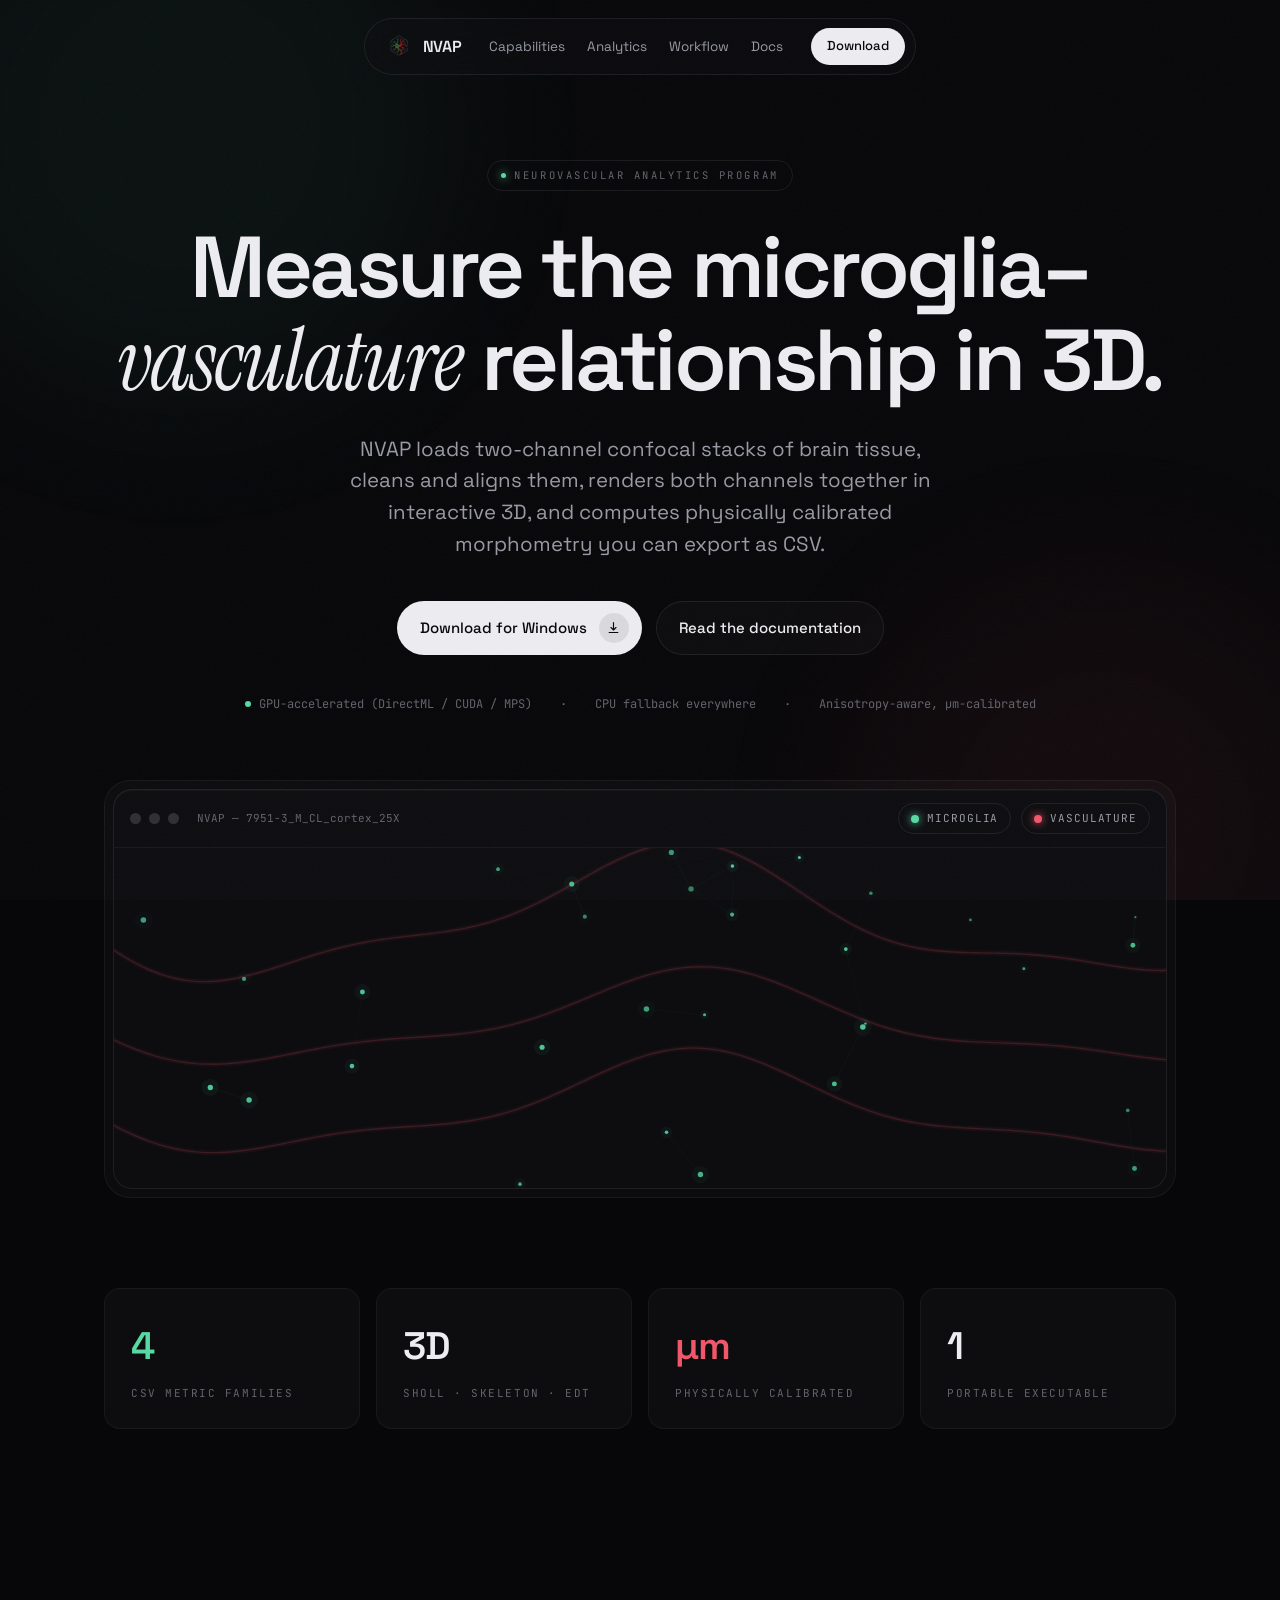
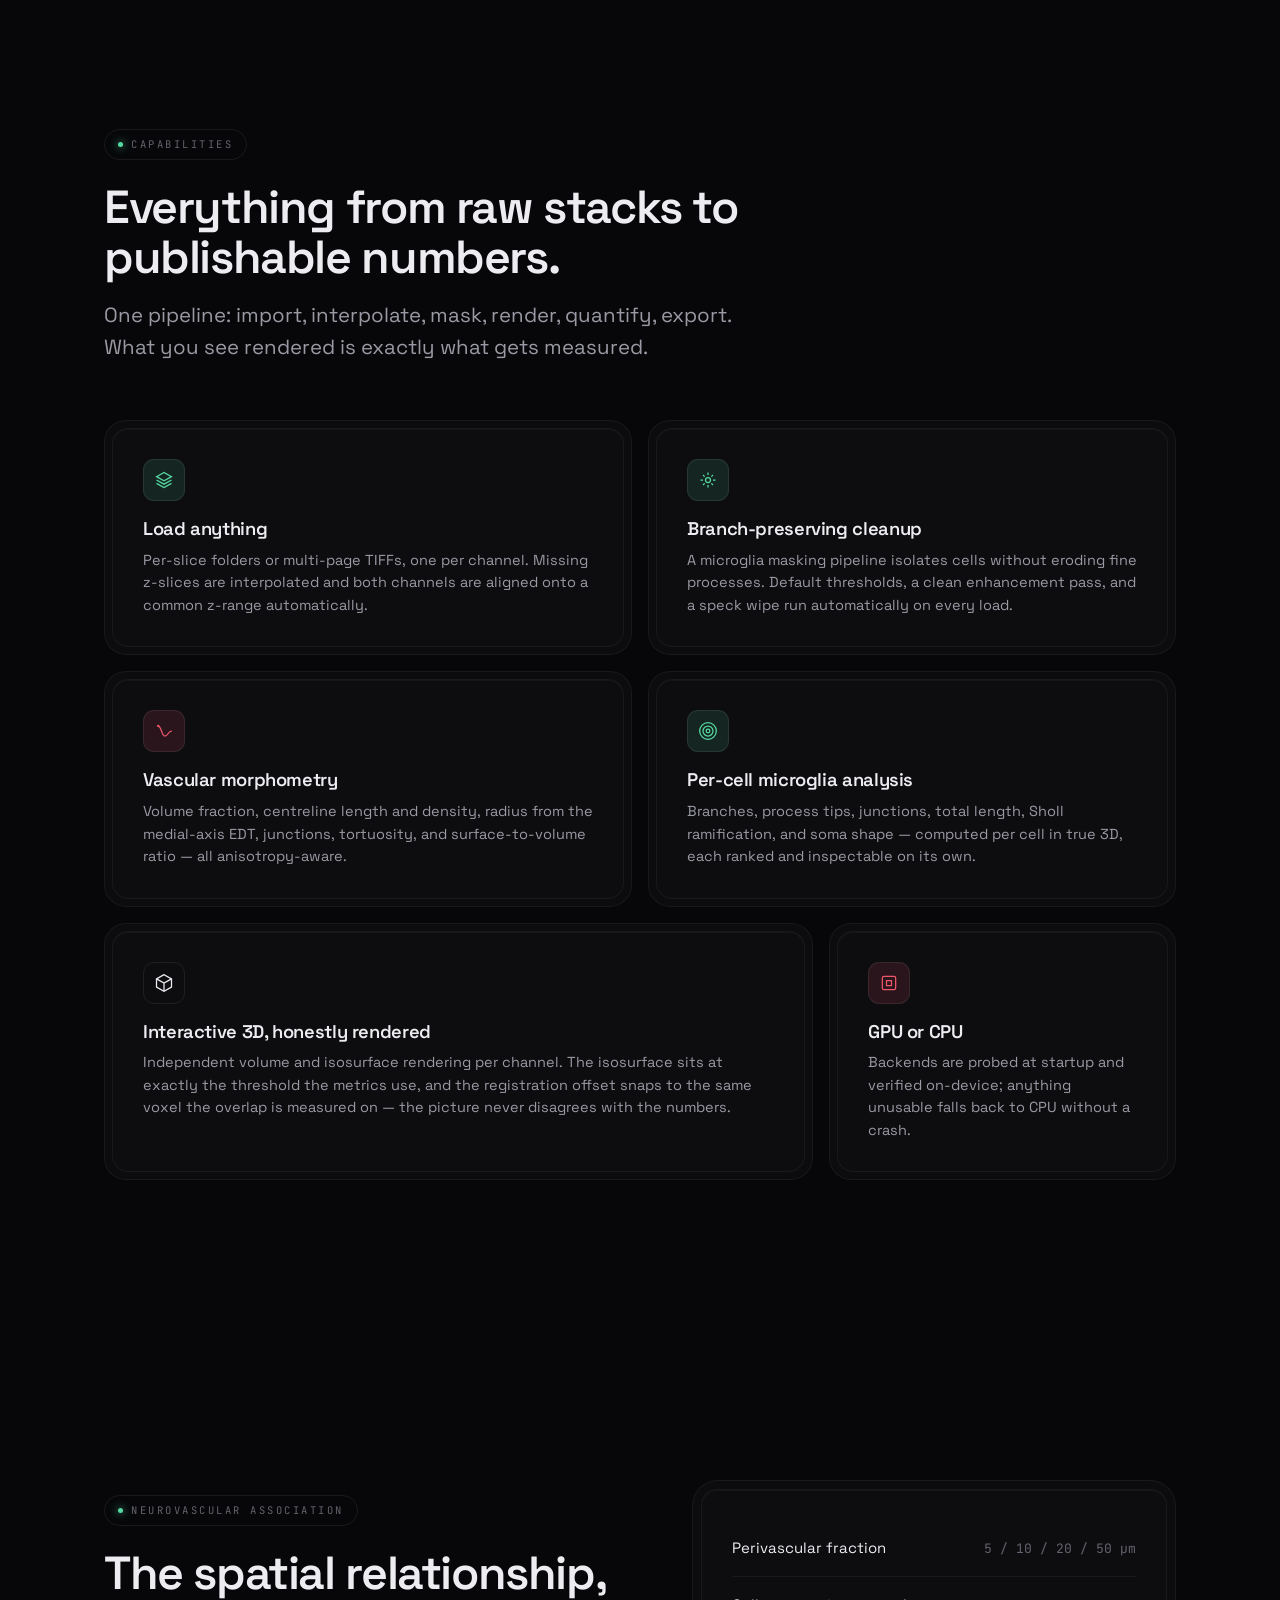
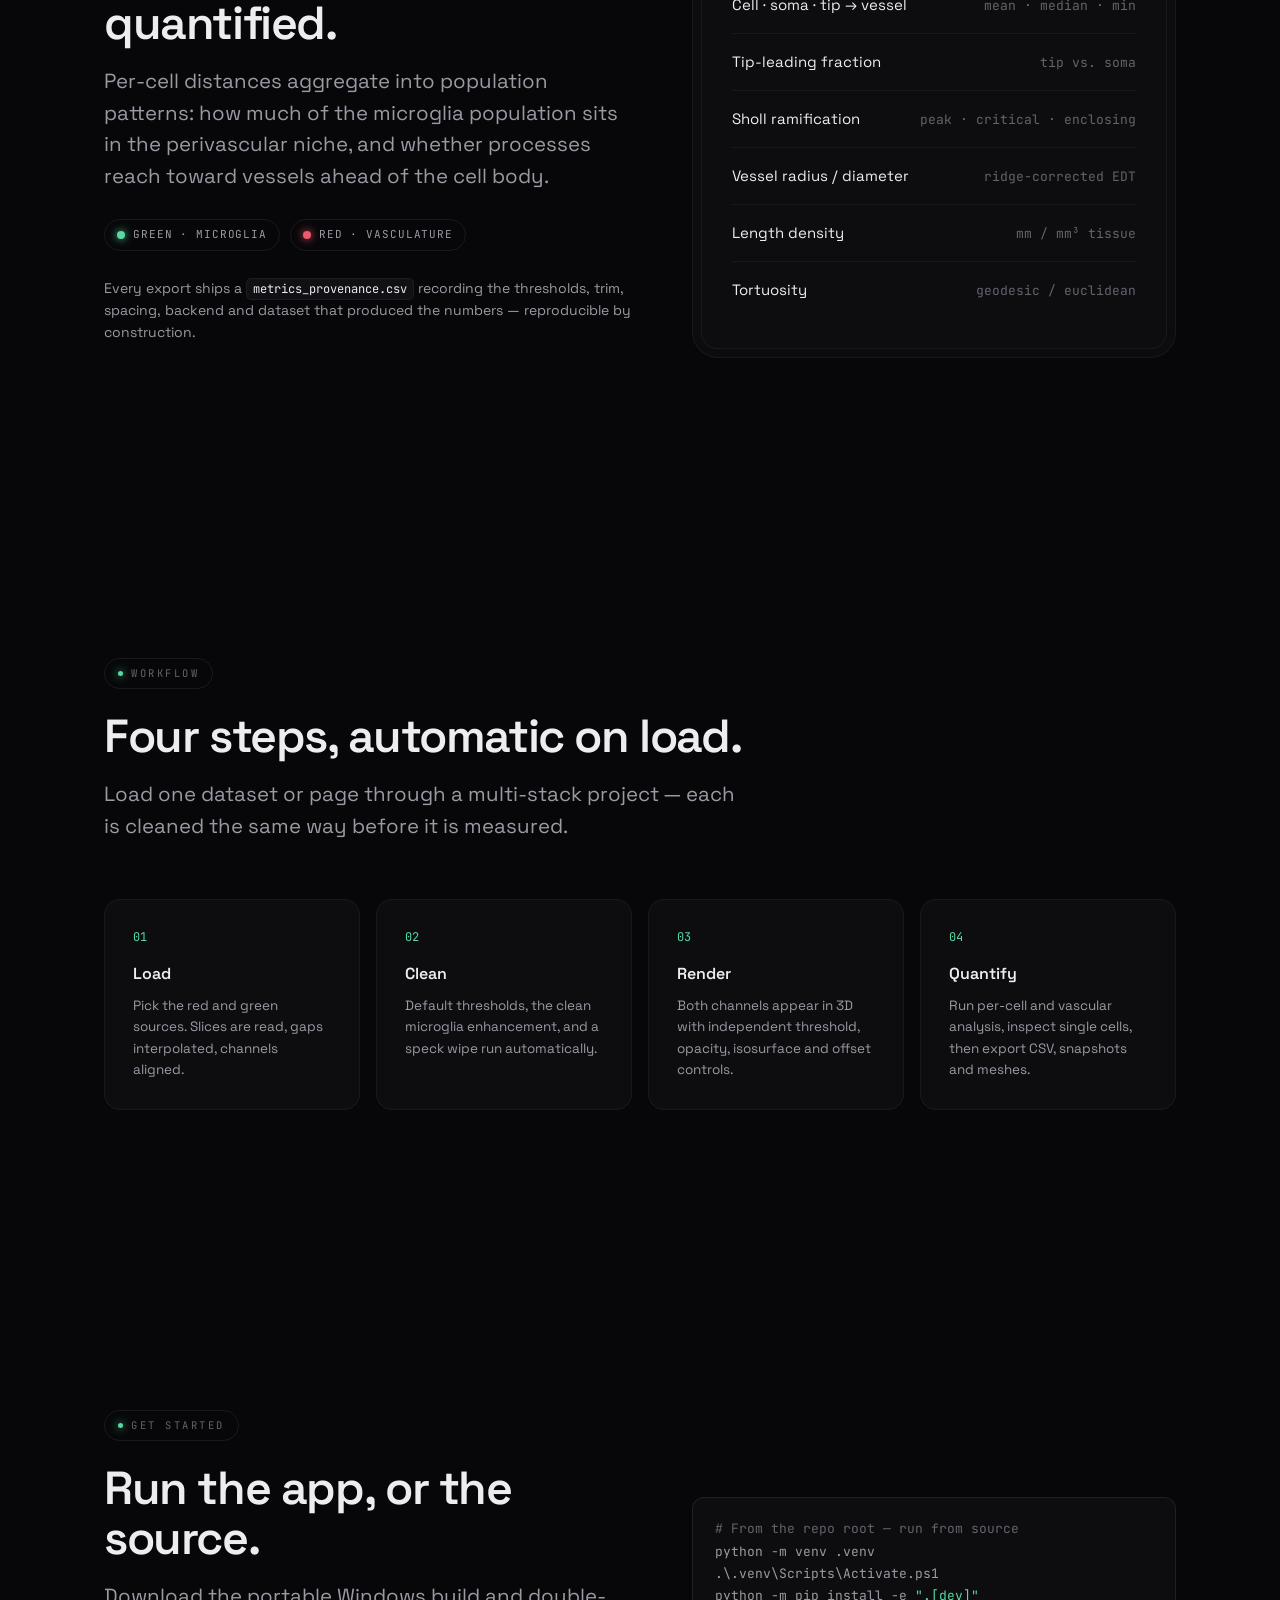
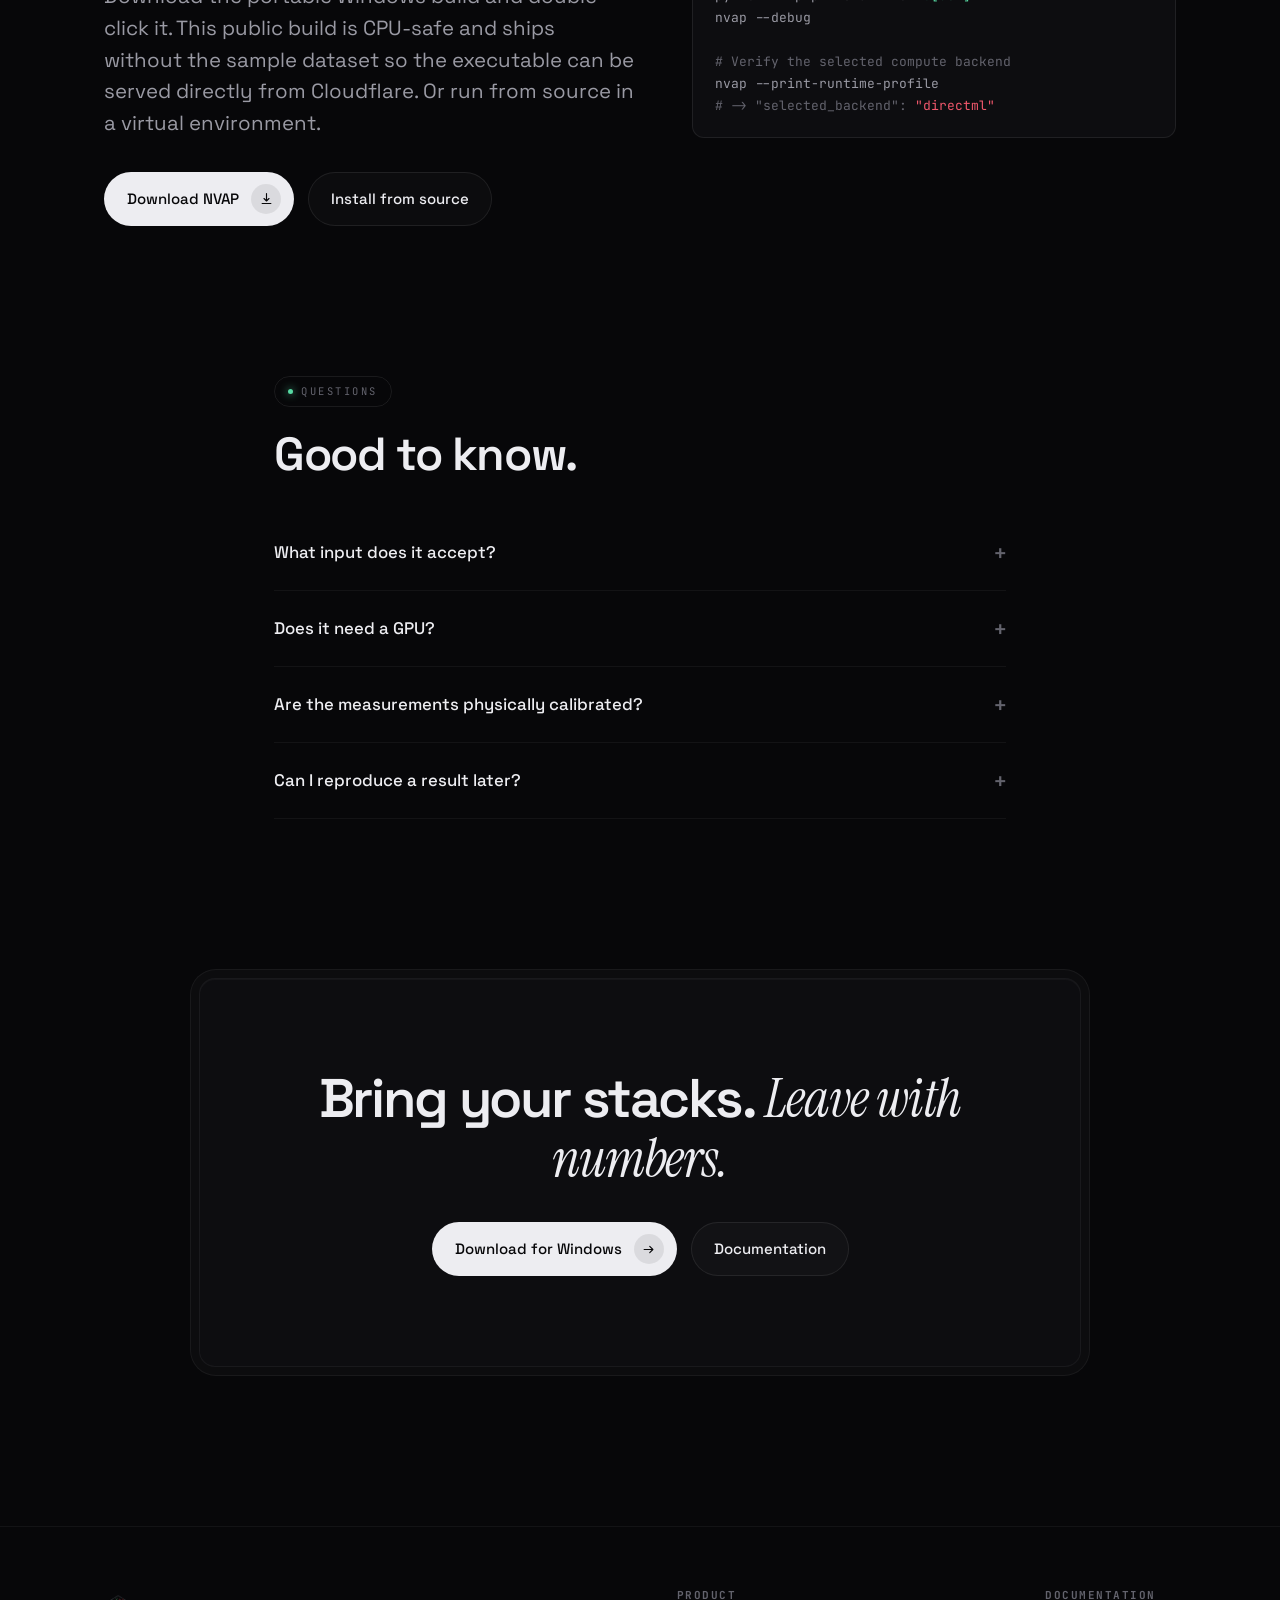
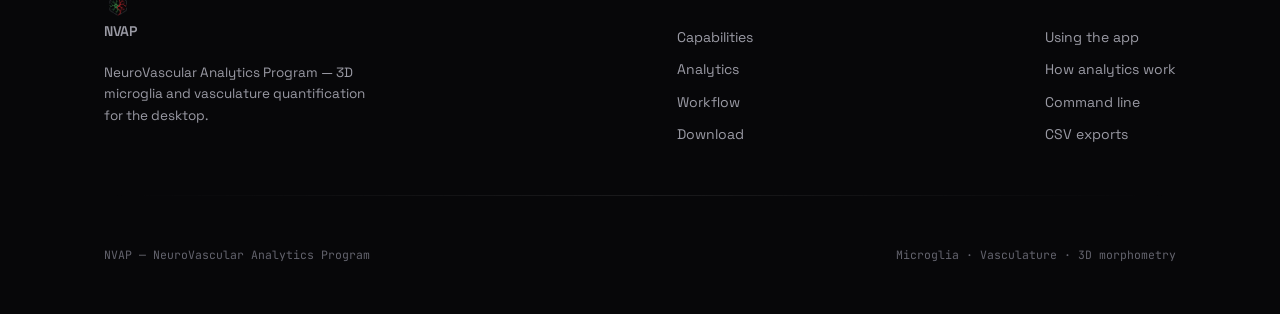
==== web/index.html @ 8b88c464 "656" ====
<!DOCTYPE html>
<html lang="en">
<head>
<meta charset="UTF-8">
<meta name="viewport" content="width=device-width, initial-scale=1">
<title>NVAP — NeuroVascular Analytics Program</title>
<meta name="description" content="A desktop application for quantifying two-channel 3D microscopy of brain tissue — microglia and vasculature — in interactive 3D, with physically calibrated morphometry and CSV export.">
<meta property="og:image" content="assets/nvap-logo-512.png">
<meta name="twitter:image" content="assets/nvap-logo-512.png">
<link rel="stylesheet" href="assets/nvap.css">
<link rel="icon" type="image/png" href="assets/favicon.png">
<link rel="apple-touch-icon" href="assets/apple-touch-icon.png">
</head>
<body>

<div class="ambient" aria-hidden="true"><div class="orb g"></div><div class="orb r"></div></div>
<div class="grain" aria-hidden="true"></div>

<!-- Nav -->
<nav class="nav">
  <div class="nav-inner">
    <a class="brand" href="index.html">
      <img class="mark" src="assets/nvap-logo-512.png" alt="" width="28" height="28">
      <span>NVAP</span>
    </a>
    <div class="nav-links">
      <a href="#capabilities">Capabilities</a>
      <a href="#analytics">Analytics</a>
      <a href="#workflow">Workflow</a>
      <a href="docs.html">Docs</a>
    </div>
    <a class="nav-cta" href="#download">Download</a>
  </div>
</nav>

<main>
<!-- Hero -->
<header class="hero">
  <div class="wrap">
    <span class="eyebrow reveal"><span class="dot"></span> NeuroVascular Analytics Program</span>
    <h1 class="display reveal" data-d="1">Measure the microglia–<br><span class="serif">vasculature</span> relationship in 3D.</h1>
    <p class="lead reveal" data-d="2">NVAP loads two-channel confocal stacks of brain tissue, cleans and aligns them, renders both channels together in interactive 3D, and computes physically calibrated morphometry you can export as CSV.</p>
    <div class="hero-cta reveal" data-d="3">
      <a class="btn btn-primary" href="#download">Download for Windows
        <span class="ico"><svg width="15" height="15" viewBox="0 0 24 24" fill="none" stroke="currentColor" stroke-width="1.8"><path d="M12 4v12m0 0 4-4m-4 4-4-4M5 20h14" stroke-linecap="round" stroke-linejoin="round"/></svg></span>
      </a>
      <a class="btn btn-ghost" href="docs.html">Read the documentation</a>
    </div>
    <div class="hero-meta reveal" data-d="4">
      <span><span class="sw" style="width:6px;height:6px;border-radius:50%;background:var(--green);display:inline-block"></span> GPU-accelerated (DirectML / CUDA / MPS)</span>
      <span class="mono">·</span>
      <span>CPU fallback everywhere</span>
      <span class="mono">·</span>
      <span>Anisotropy-aware, µm-calibrated</span>
    </div>

    <!-- Hero visual -->
    <div class="hero-canvas-wrap reveal" data-d="2">
      <div class="shell">
        <div class="window">
          <div class="titlebar">
            <span class="dot"></span><span class="dot"></span><span class="dot"></span>
            <span class="tb-label">NVAP — 7951-3_M_CL_cortex_25X</span>
            <span style="margin-left:auto" class="chips">
              <span class="chip"><span class="sw g"></span> Microglia</span>
              <span class="chip"><span class="sw r"></span> Vasculature</span>
            </span>
          </div>
          <canvas id="neuro"></canvas>
        </div>
      </div>
    </div>
  </div>
</header>

<!-- Stat strip -->
<section style="padding-top:0">
  <div class="wrap">
    <div class="stats">
      <div class="stat reveal"><div class="num g">4</div><div class="lbl">CSV metric families</div></div>
      <div class="stat reveal" data-d="1"><div class="num">3D</div><div class="lbl">Sholl · skeleton · EDT</div></div>
      <div class="stat reveal" data-d="2"><div class="num r">µm</div><div class="lbl">Physically calibrated</div></div>
      <div class="stat reveal" data-d="3"><div class="num">1</div><div class="lbl">Portable executable</div></div>
    </div>
  </div>
</section>

<!-- Capabilities bento -->
<section id="capabilities">
  <div class="wrap">
    <div class="section-head reveal">
      <span class="eyebrow"><span class="dot"></span> Capabilities</span>
      <h2 class="section-title" style="margin-top:22px">Everything from raw stacks to publishable numbers.</h2>
      <p class="lead">One pipeline: import, interpolate, mask, render, quantify, export. What you see rendered is exactly what gets measured.</p>
    </div>
    <div class="bento">
      <div class="card col-3 accent-g reveal">
        <div class="card-core">
          <div class="ico-badge"><svg width="20" height="20" viewBox="0 0 24 24" fill="none" stroke="currentColor" stroke-width="1.5"><path d="M12 3 3 8l9 5 9-5-9-5Z"/><path d="m3 16 9 5 9-5M3 12l9 5 9-5"/></svg></div>
          <h3>Load anything</h3>
          <p>Per-slice folders or multi-page TIFFs, one per channel. Missing z-slices are interpolated and both channels are aligned onto a common z-range automatically.</p>
        </div>
      </div>
      <div class="card col-3 accent-g reveal" data-d="1">
        <div class="card-core">
          <div class="ico-badge"><svg width="20" height="20" viewBox="0 0 24 24" fill="none" stroke="currentColor" stroke-width="1.5"><circle cx="12" cy="12" r="3"/><path d="M12 3v3m0 12v3M3 12h3m12 0h3M6 6l2 2m8 8 2 2m0-12-2 2m-8 8-2 2"/></svg></div>
          <h3>Branch-preserving cleanup</h3>
          <p>A microglia masking pipeline isolates cells without eroding fine processes. Default thresholds, a clean enhancement pass, and a speck wipe run automatically on every load.</p>
        </div>
      </div>
      <div class="card col-3 accent-r reveal">
        <div class="card-core">
          <div class="ico-badge"><svg width="20" height="20" viewBox="0 0 24 24" fill="none" stroke="currentColor" stroke-width="1.5"><path d="M21 12c-4 0-4 6-8 6s-4-12-8-12" stroke-linecap="round"/><circle cx="5" cy="6" r="1.4" fill="currentColor" stroke="none"/></svg></div>
          <h3>Vascular morphometry</h3>
          <p>Volume fraction, centreline length and density, radius from the medial-axis EDT, junctions, tortuosity, and surface-to-volume ratio — all anisotropy-aware.</p>
        </div>
      </div>
      <div class="card col-3 accent-g reveal" data-d="1">
        <div class="card-core">
          <div class="ico-badge"><svg width="20" height="20" viewBox="0 0 24 24" fill="none" stroke="currentColor" stroke-width="1.5"><circle cx="12" cy="12" r="2.2"/><circle cx="12" cy="12" r="6"/><circle cx="12" cy="12" r="10"/></svg></div>
          <h3>Per-cell microglia analysis</h3>
          <p>Branches, process tips, junctions, total length, Sholl ramification, and soma shape — computed per cell in true 3D, each ranked and inspectable on its own.</p>
        </div>
      </div>
      <div class="card col-4 reveal">
        <div class="card-core">
          <div class="ico-badge"><svg width="20" height="20" viewBox="0 0 24 24" fill="none" stroke="currentColor" stroke-width="1.5"><path d="M12 2 3 7v10l9 5 9-5V7l-9-5Z"/><path d="M12 22V12M3 7l9 5 9-5"/></svg></div>
          <h3>Interactive 3D, honestly rendered</h3>
          <p>Independent volume and isosurface rendering per channel. The isosurface sits at exactly the threshold the metrics use, and the registration offset snaps to the same voxel the overlap is measured on — the picture never disagrees with the numbers.</p>
        </div>
      </div>
      <div class="card col-2 accent-r reveal" data-d="1">
        <div class="card-core">
          <div class="ico-badge"><svg width="20" height="20" viewBox="0 0 24 24" fill="none" stroke="currentColor" stroke-width="1.5"><rect x="4" y="4" width="16" height="16" rx="2"/><path d="M9 9h6v6H9z"/></svg></div>
          <h3>GPU or CPU</h3>
          <p>Backends are probed at startup and verified on-device; anything unusable falls back to CPU without a crash.</p>
        </div>
      </div>
    </div>
  </div>
</section>

<!-- Analytics split -->
<section id="analytics">
  <div class="wrap split">
    <div class="reveal">
      <span class="eyebrow"><span class="dot"></span> Neurovascular association</span>
      <h2 class="section-title" style="margin:22px 0 18px">The spatial relationship, quantified.</h2>
      <p class="lead">Per-cell distances aggregate into population patterns: how much of the microglia population sits in the perivascular niche, and whether processes reach toward vessels ahead of the cell body.</p>
      <div class="chips" style="margin-top:26px">
        <span class="chip"><span class="sw g"></span> Green · Microglia</span>
        <span class="chip"><span class="sw r"></span> Red · Vasculature</span>
      </div>
      <p style="margin-top:26px;font-size:14px">Every export ships a <code class="inline">metrics_provenance.csv</code> recording the thresholds, trim, spacing, backend and dataset that produced the numbers — reproducible by construction.</p>
    </div>
    <div class="shell reveal" data-d="1">
      <div class="card-core" style="border-radius:16px">
        <div class="metric-list">
          <div class="metric-row"><span class="name">Perivascular fraction</span><span class="desc">5 / 10 / 20 / 50 µm</span></div>
          <div class="metric-row"><span class="name">Cell · soma · tip → vessel</span><span class="desc">mean · median · min</span></div>
          <div class="metric-row"><span class="name">Tip-leading fraction</span><span class="desc">tip vs. soma</span></div>
          <div class="metric-row"><span class="name">Sholl ramification</span><span class="desc">peak · critical · enclosing</span></div>
          <div class="metric-row"><span class="name">Vessel radius / diameter</span><span class="desc">ridge-corrected EDT</span></div>
          <div class="metric-row"><span class="name">Length density</span><span class="desc">mm / mm³ tissue</span></div>
          <div class="metric-row"><span class="name">Tortuosity</span><span class="desc">geodesic / euclidean</span></div>
        </div>
      </div>
    </div>
  </div>
</section>

<!-- Workflow -->
<section id="workflow">
  <div class="wrap">
    <div class="section-head reveal">
      <span class="eyebrow"><span class="dot"></span> Workflow</span>
      <h2 class="section-title" style="margin-top:22px">Four steps, automatic on load.</h2>
      <p class="lead">Load one dataset or page through a multi-stack project — each is cleaned the same way before it is measured.</p>
    </div>
    <div class="steps">
      <div class="step reveal"><div class="n">01</div><h4>Load</h4><p>Pick the red and green sources. Slices are read, gaps interpolated, channels aligned.</p></div>
      <div class="step reveal" data-d="1"><div class="n">02</div><h4>Clean</h4><p>Default thresholds, the clean microglia enhancement, and a speck wipe run automatically.</p></div>
      <div class="step reveal" data-d="2"><div class="n">03</div><h4>Render</h4><p>Both channels appear in 3D with independent threshold, opacity, isosurface and offset controls.</p></div>
      <div class="step reveal" data-d="3"><div class="n">04</div><h4>Quantify</h4><p>Run per-cell and vascular analysis, inspect single cells, then export CSV, snapshots and meshes.</p></div>
    </div>
  </div>
</section>

<!-- Get started / download -->
<section id="download">
  <div class="wrap split">
    <div class="reveal">
      <span class="eyebrow"><span class="dot"></span> Get started</span>
      <h2 class="section-title" style="margin:22px 0 18px">Run the app, or the source.</h2>
      <p class="lead">Download the portable Windows build and double-click it. This public build is CPU-safe and ships without the sample dataset so the executable can be served directly from Cloudflare. Or run from source in a virtual environment.</p>
      <div class="hero-cta" style="justify-content:flex-start;margin-top:32px">
        <a class="btn btn-primary" href="/download">Download NVAP
          <span class="ico"><svg width="15" height="15" viewBox="0 0 24 24" fill="none" stroke="currentColor" stroke-width="1.8"><path d="M12 4v12m0 0 4-4m-4 4-4-4M5 20h14" stroke-linecap="round" stroke-linejoin="round"/></svg></span>
        </a>
        <a class="btn btn-ghost" href="docs.html#install">Install from source</a>
      </div>
    </div>
    <div class="reveal" data-d="1">
<pre><span class="c"># From the repo root — run from source</span>
python -m venv .venv
.\.venv\Scripts\Activate.ps1
python -m pip install -e <span class="k">".[dev]"</span>
nvap --debug

<span class="c"># Verify the selected compute backend</span>
nvap --print-runtime-profile
<span class="c"># -> "selected_backend": <span class="r">"directml"</span></span></pre>
    </div>
  </div>
</section>

<!-- FAQ -->
<section style="padding-top:0">
  <div class="wrap narrow">
    <div class="section-head reveal" style="margin-bottom:36px">
      <span class="eyebrow"><span class="dot"></span> Questions</span>
      <h2 class="section-title" style="margin-top:22px">Good to know.</h2>
    </div>
    <div class="reveal">
      <div class="acc-item"><button class="acc-q">What input does it accept?<span class="sign">+</span></button><div class="acc-a"><p>Per-slice image folders or a single multi-page TIFF per channel. Filenames carry a z-index and channel marker (<code class="inline">c1</code> green, <code class="inline">c2</code> red); RGB red/green-only slices work too.</p></div></div>
      <div class="acc-item"><button class="acc-q">Does it need a GPU?<span class="sign">+</span></button><div class="acc-a"><p>No. NVAP probes CUDA, ROCm, DirectML and Apple MPS, verifies the backend on-device, and falls back to CPU cleanly. On AMD/Intel Windows GPUs it uses DirectML (Python 3.12).</p></div></div>
      <div class="acc-item"><button class="acc-q">Are the measurements physically calibrated?<span class="sign">+</span></button><div class="acc-a"><p>Yes. Voxel spacing in micrometres drives every distance, area and volume, and anisotropic spacing is respected throughout. Trim, threshold and offset are applied identically to the view and the metrics.</p></div></div>
      <div class="acc-item"><button class="acc-q">Can I reproduce a result later?<span class="sign">+</span></button><div class="acc-a"><p>Each export writes a provenance CSV with the exact thresholds, trim, offsets, spacing, backend, dataset identity and timestamp used — so any CSV is self-describing.</p></div></div>
    </div>
  </div>
</section>

<!-- CTA band -->
<section class="cta-band" style="padding-top:0">
  <div class="wrap">
    <div class="shell reveal">
      <div class="card-core">
        <h2 class="display" style="font-size:clamp(2rem,5vw,3.4rem)">Bring your stacks. <span class="serif">Leave with numbers.</span></h2>
        <div class="hero-cta" style="margin-top:34px">
          <a class="btn btn-primary" href="#download">Download for Windows
            <span class="ico"><svg width="15" height="15" viewBox="0 0 24 24" fill="none" stroke="currentColor" stroke-width="1.8"><path d="M5 12h14m0 0-5-5m5 5-5 5" stroke-linecap="round" stroke-linejoin="round"/></svg></span>
          </a>
          <a class="btn btn-ghost" href="docs.html">Documentation</a>
        </div>
      </div>
    </div>
  </div>
</section>
</main>

<footer>
  <div class="wrap">
    <div class="foot">
      <div class="col" style="max-width:280px">
        <a class="brand" href="index.html" style="margin-bottom:14px">
          <img class="mark" src="assets/nvap-logo-512.png" alt="" width="28" height="28">
          <span>NVAP</span>
        </a>
        <p style="font-size:13.5px">NeuroVascular Analytics Program — 3D microglia and vasculature quantification for the desktop.</p>
      </div>
      <div class="col"><h5>Product</h5><a href="#capabilities">Capabilities</a><a href="#analytics">Analytics</a><a href="#workflow">Workflow</a><a href="#download">Download</a></div>
      <div class="col"><h5>Documentation</h5><a href="docs.html#usage">Using the app</a><a href="docs.html#analytics">How analytics work</a><a href="docs.html#cli">Command line</a><a href="docs.html#exports">CSV exports</a></div>
    </div>
    <hr class="grad-rule" style="margin-top:44px">
    <div class="foot-legal"><span>NVAP — NeuroVascular Analytics Program</span><span>Microglia · Vasculature · 3D morphometry</span></div>
  </div>
</footer>

<script src="assets/nvap.js"></script>
</body>
</html>
---- web/assets/nvap.css ----
/* NVAP — NeuroVascular Analytics Program
   Techy-minimalist site. Near-black canvas; microglia-green and vasculature-red
   are the only accent colors, used sparingly. Zero build step. */

@import url('https://fonts.googleapis.com/css2?family=Space+Grotesk:wght@400;500;600;700&family=JetBrains+Mono:wght@400;500&family=Instrument+Serif:ital@0;1&display=swap');

:root {
  --canvas: #070709;
  --surface: #0d0d10;
  --surface-2: #101015;
  --shell: rgba(255, 255, 255, 0.022);
  --hair: rgba(255, 255, 255, 0.08);
  --hair-soft: rgba(255, 255, 255, 0.05);
  --ink: #ededf1;
  --ink-dim: #9a9aa4;
  --ink-faint: #63636d;

  /* Microglia (green) + vasculature (red): the only two accents. */
  --green: #57d9a3;
  --green-soft: rgba(87, 217, 163, 0.12);
  --red: #f0576b;
  --red-soft: rgba(240, 87, 107, 0.12);

  --sans: 'Space Grotesk', 'Helvetica Neue', sans-serif;
  --serif: 'Instrument Serif', 'Newsreader', serif;
  --mono: 'JetBrains Mono', 'SF Mono', monospace;

  --ease: cubic-bezier(0.16, 1, 0.3, 1);
  --ease-spring: cubic-bezier(0.32, 0.72, 0, 1);

  --maxw: 1120px;
  --radius: 18px;
}

* { margin: 0; padding: 0; box-sizing: border-box; }

html { scroll-behavior: smooth; -webkit-font-smoothing: antialiased; text-rendering: optimizeLegibility; }

body {
  background: var(--canvas);
  color: var(--ink);
  font-family: var(--sans);
  font-size: 16px;
  line-height: 1.6;
  overflow-x: hidden;
  position: relative;
}

/* Fixed ambient layers: two slow drifting orbs (green + red) + film grain. */
.ambient { position: fixed; inset: 0; z-index: 0; pointer-events: none; overflow: hidden; }
.orb { position: absolute; border-radius: 50%; filter: blur(90px); opacity: 0.05; }
.orb.g { width: 44vw; height: 44vw; background: var(--green); top: -12vw; left: -8vw; animation: drift1 26s var(--ease) infinite alternate; }
.orb.r { width: 40vw; height: 40vw; background: var(--red); bottom: -14vw; right: -6vw; animation: drift2 32s var(--ease) infinite alternate; }
@keyframes drift1 { to { transform: translate3d(8vw, 6vw, 0) scale(1.15); } }
@keyframes drift2 { to { transform: translate3d(-6vw, -5vw, 0) scale(1.1); } }
.grain {
  position: fixed; inset: 0; z-index: 50; pointer-events: none; opacity: 0.035;
  background-image: url("data:image/svg+xml,%3Csvg xmlns='http://www.w3.org/2000/svg' width='140' height='140'%3E%3Cfilter id='n'%3E%3CfeTurbulence type='fractalNoise' baseFrequency='0.9' numOctaves='2'/%3E%3C/filter%3E%3Crect width='100%25' height='100%25' filter='url(%23n)'/%3E%3C/svg%3E");
}

main, header, footer { position: relative; z-index: 1; }
.wrap { max-width: var(--maxw); margin: 0 auto; padding: 0 24px; }
.narrow { max-width: 780px; }

/* ── Typography ─────────────────────────────────────────────── */
h1, h2, h3 { font-weight: 600; letter-spacing: -0.025em; line-height: 1.08; }
.display { font-size: clamp(2.8rem, 7vw, 5.4rem); font-weight: 600; letter-spacing: -0.04em; }
.display .serif { font-family: var(--serif); font-weight: 400; font-style: italic; letter-spacing: -0.02em; }
h2.section-title { font-size: clamp(1.9rem, 4vw, 2.9rem); letter-spacing: -0.03em; }
.lead { font-size: clamp(1.05rem, 2vw, 1.28rem); color: var(--ink-dim); line-height: 1.55; }
p { color: var(--ink-dim); }
a { color: inherit; text-decoration: none; }

.eyebrow {
  display: inline-flex; align-items: center; gap: 8px;
  font-family: var(--mono); font-size: 10.5px; text-transform: uppercase;
  letter-spacing: 0.24em; color: var(--ink-faint);
  border: 1px solid var(--hair); border-radius: 999px; padding: 6px 13px;
}
.eyebrow .dot { width: 5px; height: 5px; border-radius: 50%; background: var(--green); box-shadow: 0 0 8px var(--green); }

.mono { font-family: var(--mono); }
.grad-rule { height: 1px; background: linear-gradient(90deg, transparent, var(--hair), transparent); border: 0; }

/* ── Nav: floating glass island ─────────────────────────────── */
.nav {
  position: fixed; top: 18px; left: 0; right: 0; z-index: 40;
  display: flex; justify-content: center; pointer-events: none;
}
.nav-inner {
  pointer-events: auto;
  display: flex; align-items: center; gap: 28px;
  padding: 9px 10px 9px 20px;
  background: rgba(14, 14, 18, 0.6); backdrop-filter: blur(20px) saturate(1.4);
  border: 1px solid var(--hair); border-radius: 999px;
}
.brand { display: flex; align-items: center; gap: 10px; font-weight: 600; letter-spacing: -0.02em; }
.brand .mark { width: 28px; height: 28px; object-fit: contain; display: block; }
.nav-links { display: flex; gap: 22px; }
.nav-links a { font-size: 13.5px; color: var(--ink-dim); transition: color 0.3s var(--ease); }
.nav-links a:hover { color: var(--ink); }
.nav-cta {
  font-size: 13px; font-weight: 500; color: var(--canvas); background: var(--ink);
  padding: 8px 16px; border-radius: 999px; transition: transform 0.4s var(--ease-spring), background 0.3s;
}
.nav-cta:hover { background: #fff; }
.nav-cta:active { transform: scale(0.96); }
.nav-burger { display: none; }

/* ── Buttons: button-in-button ──────────────────────────────── */
.btn {
  display: inline-flex; align-items: center; gap: 12px;
  font-family: var(--sans); font-size: 15px; font-weight: 500;
  padding: 11px 12px 11px 22px; border-radius: 999px; cursor: pointer;
  border: 1px solid transparent; transition: transform 0.4s var(--ease-spring), background 0.3s var(--ease);
}
.btn .ico {
  width: 30px; height: 30px; border-radius: 999px; display: grid; place-items: center;
  transition: transform 0.4s var(--ease-spring), background 0.3s;
}
.btn:active { transform: scale(0.975); }
.btn-primary { background: var(--ink); color: var(--canvas); }
.btn-primary .ico { background: rgba(0, 0, 0, 0.08); }
.btn-primary:hover { background: #fff; }
.btn-primary:hover .ico { transform: translate(2px, -2px) scale(1.05); }
.btn-ghost { background: var(--shell); color: var(--ink); border-color: var(--hair); padding: 11px 22px; }
.btn-ghost:hover { border-color: rgba(255,255,255,0.18); background: rgba(255,255,255,0.04); }

/* ── Sections ───────────────────────────────────────────────── */
section { padding: clamp(80px, 12vw, 150px) 0; }
.section-head { max-width: 640px; margin-bottom: 56px; }
.section-head .lead { margin-top: 18px; }

/* ── Hero ───────────────────────────────────────────────────── */
.hero { padding-top: 160px; padding-bottom: 90px; text-align: center; }
.hero .eyebrow { margin-bottom: 30px; }
.hero .lead { max-width: 620px; margin: 26px auto 0; }
.hero-cta { display: flex; gap: 14px; justify-content: center; margin-top: 40px; flex-wrap: wrap; }
.hero-meta { display: flex; gap: 28px; justify-content: center; margin-top: 40px; flex-wrap: wrap; font-family: var(--mono); font-size: 12px; color: var(--ink-faint); }
.hero-meta span { display: inline-flex; align-items: center; gap: 8px; }
.hero-canvas-wrap { position: relative; margin-top: 66px; }
#neuro { width: 100%; height: 340px; display: block; }

/* App mockup: faux-OS window in a double-bezel shell */
.shell { background: var(--shell); border: 1px solid var(--hair-soft); border-radius: 26px; padding: 8px; }
.window { background: var(--surface); border: 1px solid var(--hair); border-radius: 19px; overflow: hidden; box-shadow: inset 0 1px 0 rgba(255,255,255,0.04); }
.titlebar { display: flex; align-items: center; gap: 8px; padding: 13px 16px; border-bottom: 1px solid var(--hair-soft); }
.titlebar .dot { width: 11px; height: 11px; border-radius: 50%; background: rgba(255,255,255,0.14); }
.titlebar .tb-label { margin-left: 10px; font-family: var(--mono); font-size: 11px; color: var(--ink-faint); }

/* ── Bento grid + double-bezel cards ────────────────────────── */
.bento { display: grid; grid-template-columns: repeat(6, 1fr); gap: 16px; }
.card {
  background: var(--shell); border: 1px solid var(--hair-soft); border-radius: 22px; padding: 7px;
  transition: transform 0.5s var(--ease), border-color 0.4s;
}
.card:hover { transform: translateY(-3px); border-color: var(--hair); }
.card-core {
  height: 100%; background: var(--surface); border: 1px solid var(--hair-soft); border-radius: 16px;
  padding: 30px; box-shadow: inset 0 1px 0 rgba(255,255,255,0.03);
}
.card h3 { font-size: 1.15rem; margin: 18px 0 10px; letter-spacing: -0.02em; }
.card p { font-size: 14.5px; line-height: 1.55; }
.card .ico-badge {
  width: 42px; height: 42px; border-radius: 11px; display: grid; place-items: center;
  border: 1px solid var(--hair);
}
.col-3 { grid-column: span 3; } .col-2 { grid-column: span 2; } .col-4 { grid-column: span 4; } .col-6 { grid-column: span 6; }
.accent-g .ico-badge { background: var(--green-soft); color: var(--green); }
.accent-r .ico-badge { background: var(--red-soft); color: var(--red); }

/* Metric stat strip */
.stats { display: grid; grid-template-columns: repeat(4, 1fr); gap: 16px; }
.stat { padding: 26px; border: 1px solid var(--hair-soft); border-radius: 16px; background: var(--surface); }
.stat .num { font-size: clamp(1.8rem, 3vw, 2.4rem); font-weight: 600; letter-spacing: -0.03em; }
.stat .num.g { color: var(--green); } .stat .num.r { color: var(--red); }
.stat .lbl { font-family: var(--mono); font-size: 11px; text-transform: uppercase; letter-spacing: 0.14em; color: var(--ink-faint); margin-top: 8px; }

/* Two-col split (analytics) */
.split { display: grid; grid-template-columns: 1.1fr 1fr; gap: 56px; align-items: center; }
.metric-list { display: flex; flex-direction: column; }
.metric-row { display: flex; justify-content: space-between; align-items: baseline; gap: 20px; padding: 16px 0; border-bottom: 1px solid var(--hair-soft); }
.metric-row:last-child { border-bottom: 0; }
.metric-row .name { font-size: 15px; color: var(--ink); }
.metric-row .desc { font-size: 13px; color: var(--ink-faint); font-family: var(--mono); }

/* Channel legend chips */
.chips { display: flex; gap: 10px; flex-wrap: wrap; }
.chip {
  display: inline-flex; align-items: center; gap: 8px; font-family: var(--mono); font-size: 11px;
  text-transform: uppercase; letter-spacing: 0.08em; padding: 6px 12px; border-radius: 999px; border: 1px solid var(--hair);
  color: var(--ink-dim);
}
.chip .sw { width: 8px; height: 8px; border-radius: 50%; }
.chip .sw.g { background: var(--green); box-shadow: 0 0 8px var(--green); }
.chip .sw.r { background: var(--red); box-shadow: 0 0 8px var(--red); }

/* Steps */
.steps { display: grid; grid-template-columns: repeat(4, 1fr); gap: 16px; counter-reset: s; }
.step { padding: 28px; border: 1px solid var(--hair-soft); border-radius: 16px; background: var(--surface); }
.step .n { font-family: var(--mono); font-size: 12px; color: var(--green); }
.step h4 { font-size: 1rem; margin: 14px 0 8px; font-weight: 600; }
.step p { font-size: 13.5px; }

/* Code blocks + kbd */
pre { background: var(--surface); border: 1px solid var(--hair); border-radius: 12px; padding: 20px 22px; overflow-x: auto; font-family: var(--mono); font-size: 13px; line-height: 1.7; color: var(--ink-dim); }
pre .c { color: var(--ink-faint); } pre .k { color: var(--green); } pre .r { color: var(--red); }
code.inline { font-family: var(--mono); font-size: 0.86em; background: var(--surface-2); border: 1px solid var(--hair-soft); border-radius: 5px; padding: 2px 6px; color: var(--ink); }
kbd { font-family: var(--mono); font-size: 12px; border: 1px solid var(--hair); border-bottom-width: 2px; border-radius: 6px; background: var(--surface-2); padding: 3px 8px; color: var(--ink); }

/* Accordion */
.acc-item { border-bottom: 1px solid var(--hair-soft); }
.acc-q { width: 100%; text-align: left; background: none; border: 0; cursor: pointer; color: var(--ink); font-family: var(--sans); font-size: 1.05rem; font-weight: 500; padding: 24px 0; display: flex; justify-content: space-between; align-items: center; gap: 20px; }
.acc-q .sign { color: var(--ink-faint); font-family: var(--mono); font-size: 1.3rem; transition: transform 0.4s var(--ease); }
.acc-a { max-height: 0; overflow: hidden; transition: max-height 0.5s var(--ease); }
.acc-a p { padding-bottom: 24px; max-width: 640px; }
.acc-item.open .sign { transform: rotate(45deg); }

/* CTA band */
.cta-band { text-align: center; }
.cta-band .shell { max-width: 900px; margin: 0 auto; }
.cta-band .card-core { padding: clamp(48px, 8vw, 90px) 30px; }

/* Footer */
footer { border-top: 1px solid var(--hair-soft); padding: 60px 0 50px; }
.foot { display: flex; justify-content: space-between; align-items: flex-start; gap: 40px; flex-wrap: wrap; }
.foot .col h5 { font-family: var(--mono); font-size: 11px; text-transform: uppercase; letter-spacing: 0.14em; color: var(--ink-faint); margin-bottom: 16px; }
.foot .col a { display: block; font-size: 14px; color: var(--ink-dim); padding: 5px 0; transition: color 0.3s; }
.foot .col a:hover { color: var(--ink); }
.foot-legal { margin-top: 50px; font-family: var(--mono); font-size: 11.5px; color: var(--ink-faint); display: flex; justify-content: space-between; gap: 20px; flex-wrap: wrap; }

/* Docs specific */
.doc-shell { display: grid; grid-template-columns: 220px 1fr; gap: 56px; align-items: start; padding-top: 150px; }
.toc { position: sticky; top: 120px; font-size: 13.5px; display: flex; flex-direction: column; gap: 2px; }
.toc a { color: var(--ink-faint); padding: 6px 12px; border-left: 1px solid var(--hair-soft); transition: color 0.3s, border-color 0.3s; }
.toc a:hover, .toc a.active { color: var(--ink); border-color: var(--green); }
.doc-body h2 { font-size: 1.7rem; margin: 64px 0 18px; letter-spacing: -0.03em; scroll-margin-top: 120px; }
.doc-body h2:first-child { margin-top: 0; }
.doc-body h3 { font-size: 1.12rem; margin: 34px 0 12px; }
.doc-body p, .doc-body li { color: var(--ink-dim); font-size: 15px; line-height: 1.7; }
.doc-body ul { padding-left: 20px; margin: 12px 0; } .doc-body li { margin: 6px 0; }
.doc-body pre { margin: 16px 0; }
.doc-body strong { color: var(--ink); font-weight: 600; }

/* Data table */
.tbl { width: 100%; border-collapse: collapse; margin: 18px 0; font-size: 14px; }
.tbl th, .tbl td { text-align: left; padding: 13px 16px; border-bottom: 1px solid var(--hair-soft); }
.tbl th { font-family: var(--mono); font-size: 11px; text-transform: uppercase; letter-spacing: 0.1em; color: var(--ink-faint); font-weight: 400; }
.tbl td { color: var(--ink-dim); } .tbl td:first-child { color: var(--ink); font-family: var(--mono); font-size: 13px; }

/* ── Scroll reveal ──────────────────────────────────────────── */
.reveal { opacity: 0; transform: translateY(16px); filter: blur(6px); transition: opacity 0.8s var(--ease), transform 0.8s var(--ease), filter 0.8s var(--ease); }
.reveal.in { opacity: 1; transform: none; filter: none; }
.reveal[data-d="1"] { transition-delay: 0.08s; } .reveal[data-d="2"] { transition-delay: 0.16s; } .reveal[data-d="3"] { transition-delay: 0.24s; } .reveal[data-d="4"] { transition-delay: 0.32s; }

/* ── Responsive ─────────────────────────────────────────────── */
@media (max-width: 900px) {
  .split { grid-template-columns: 1fr; gap: 40px; }
  .doc-shell { grid-template-columns: 1fr; gap: 32px; }
  .toc { position: static; flex-direction: row; flex-wrap: wrap; }
  .toc a { border-left: 0; border-bottom: 1px solid var(--hair-soft); }
}
@media (max-width: 760px) {
  .nav-links { display: none; }
  .bento, .stats, .steps { grid-template-columns: 1fr; }
  .col-3, .col-2, .col-4, .col-6 { grid-column: span 1; }
  section { padding: 72px 0; }
  .hero { padding-top: 130px; }
  #neuro { height: 240px; }
  .foot { gap: 30px; }
}
@media (prefers-reduced-motion: reduce) {
  * { animation: none !important; transition: none !important; }
  .reveal { opacity: 1; transform: none; filter: none; }
}
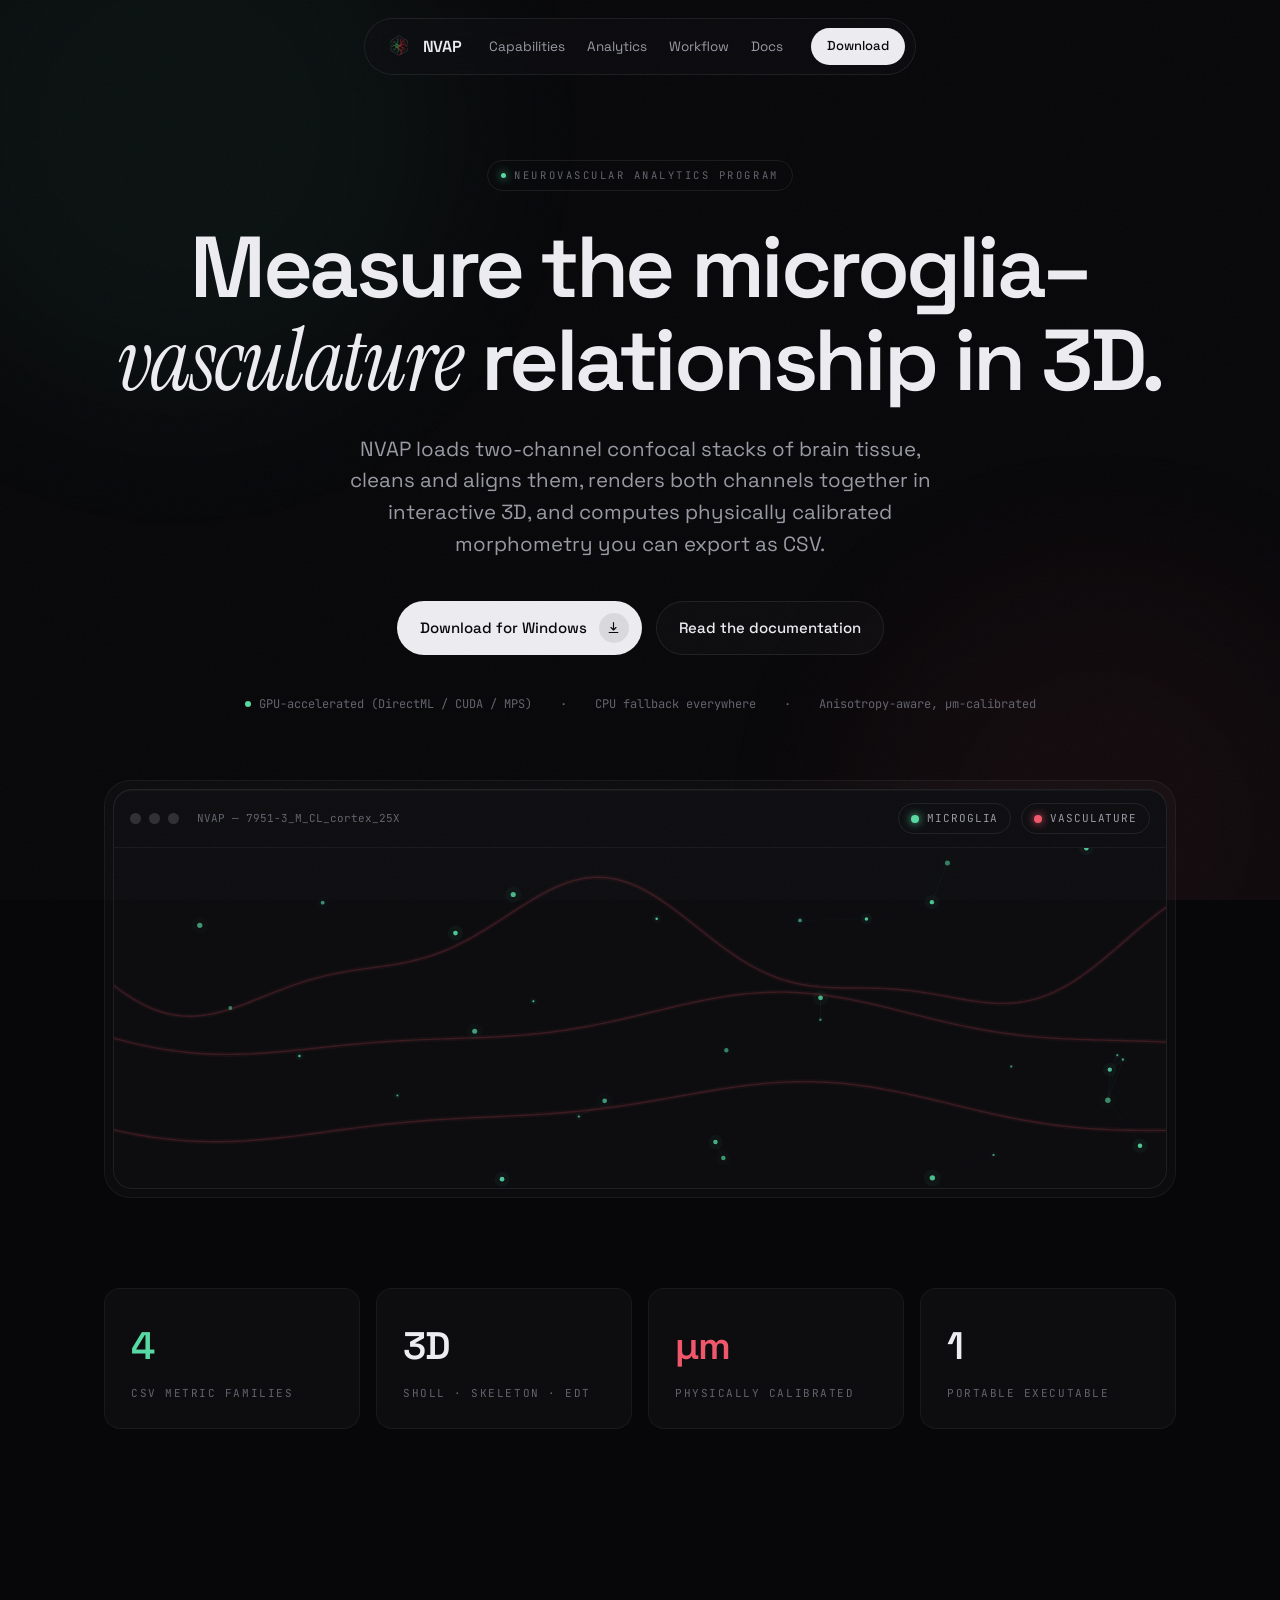
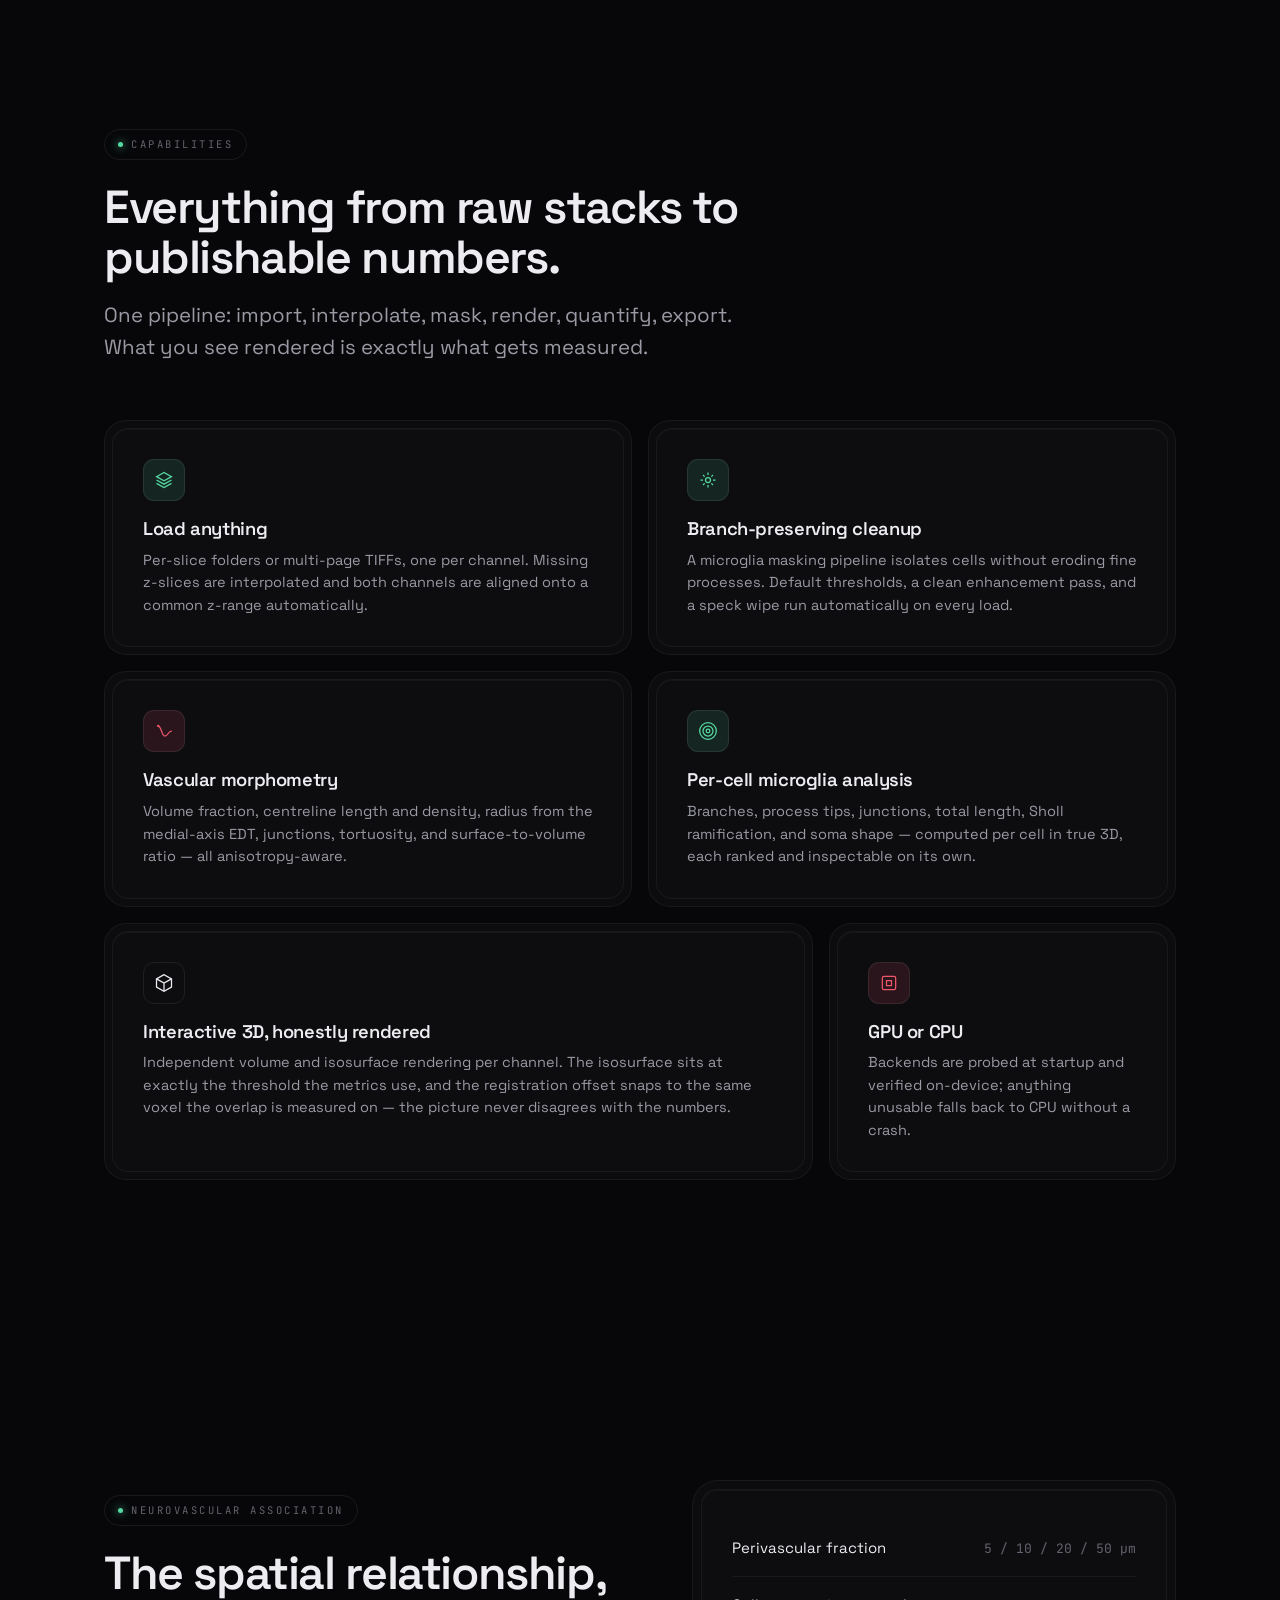
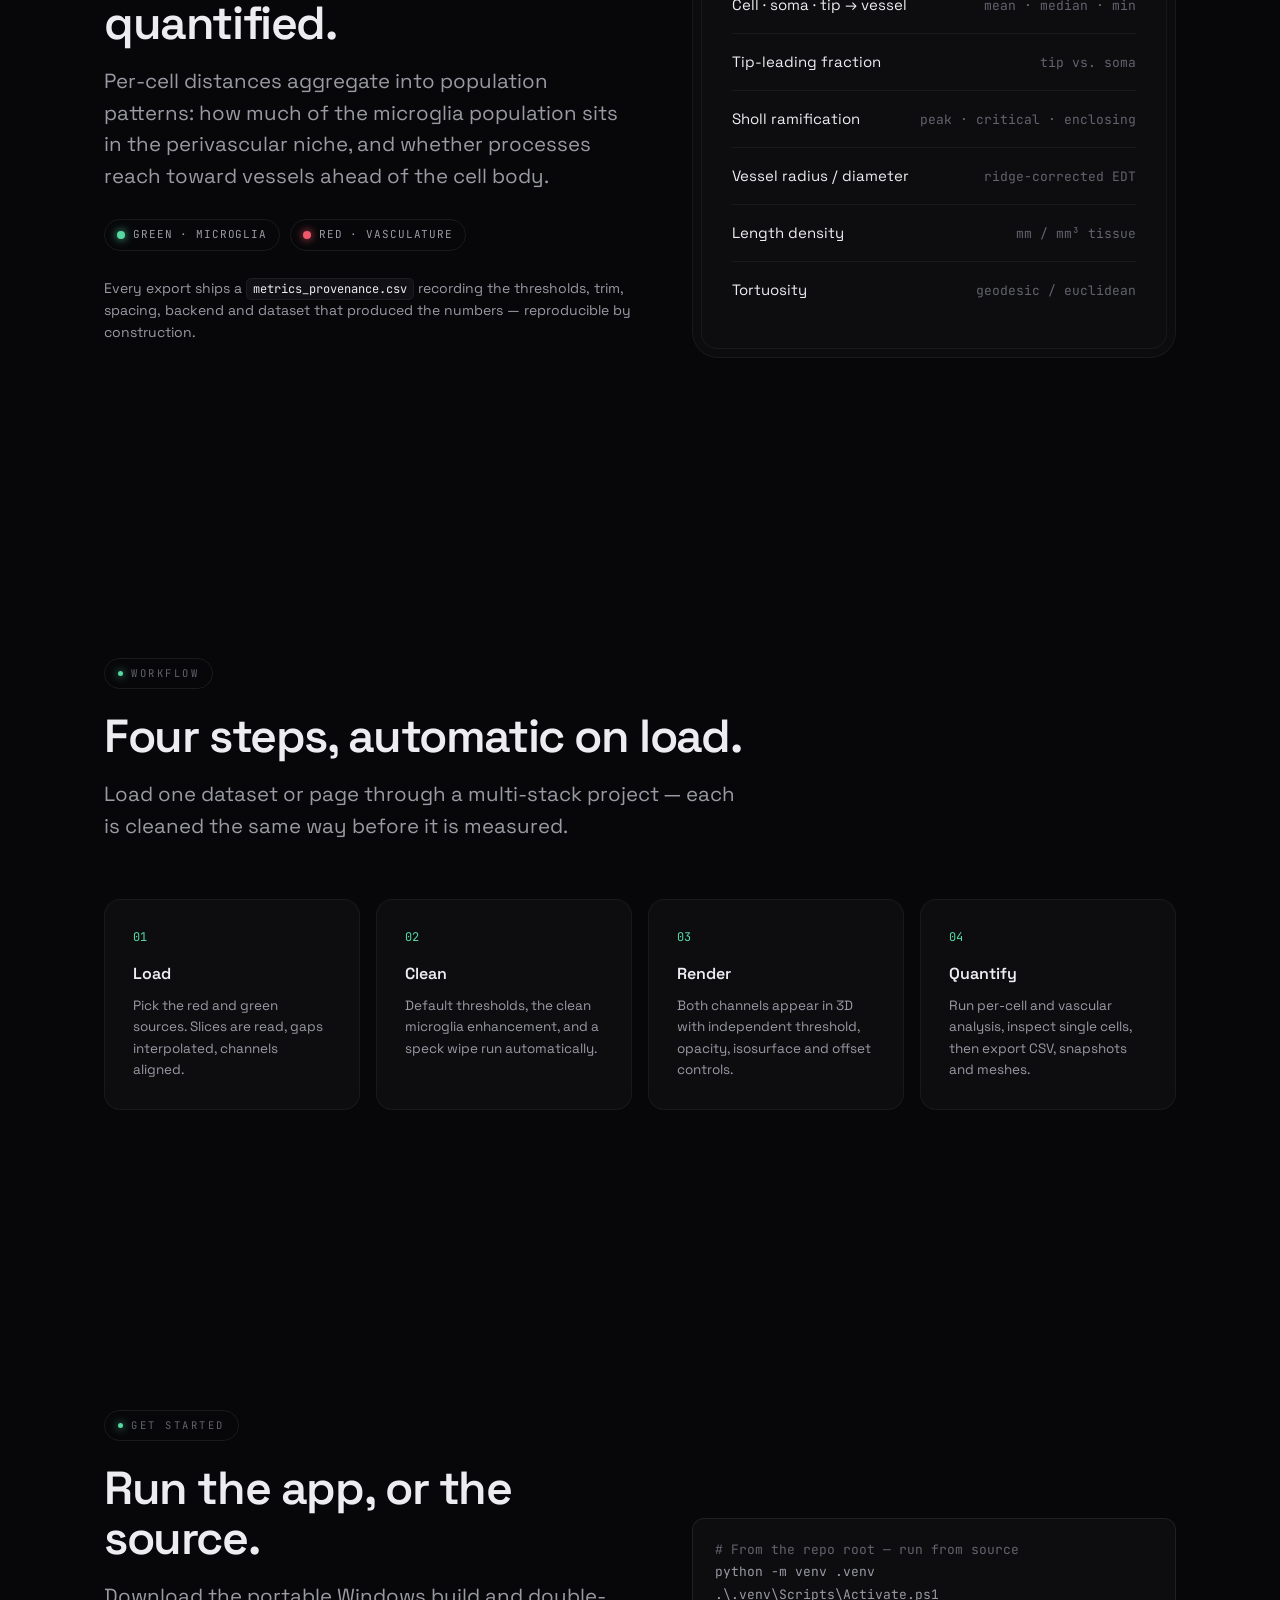
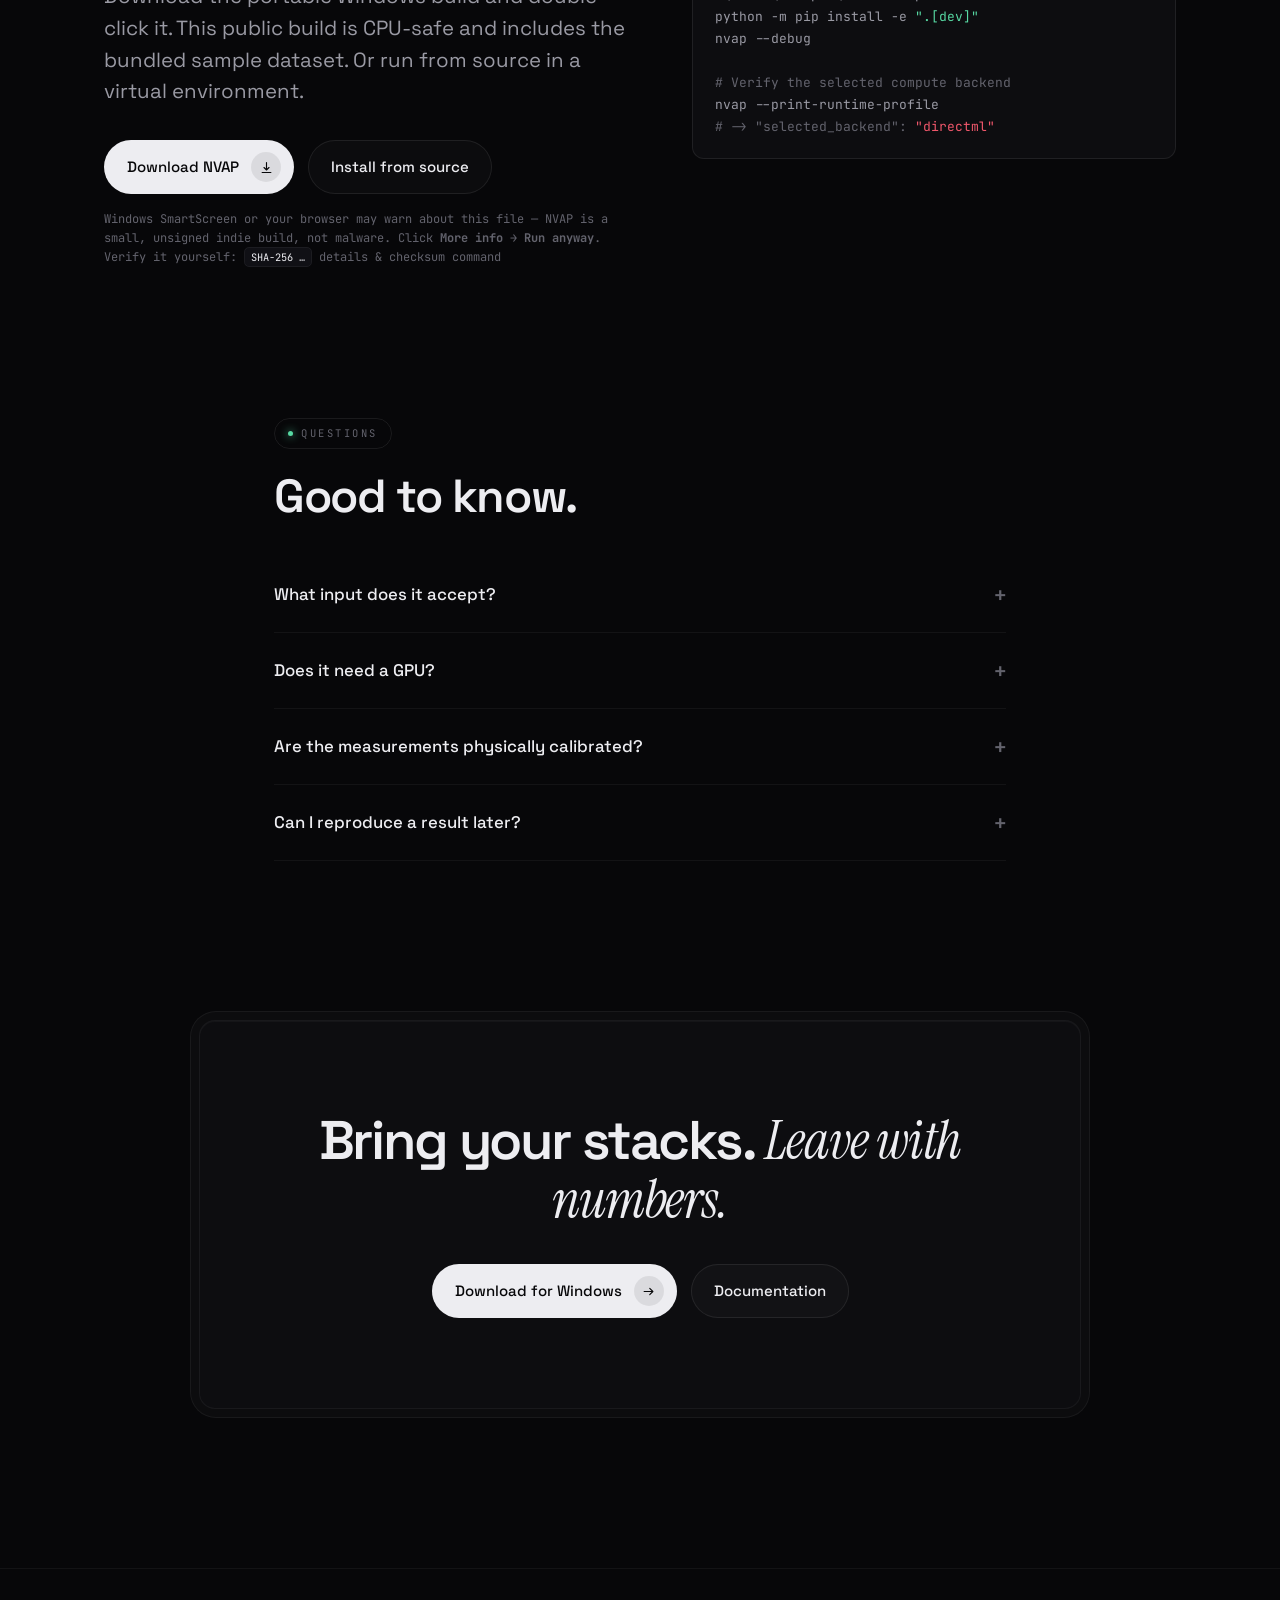
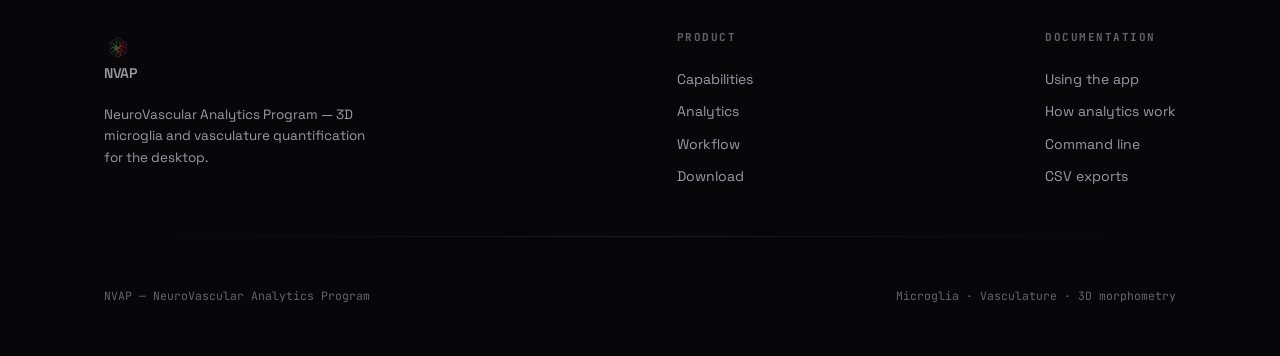
==== commit b7242c9a: "Reassure users about SmartScreen/AV warnings on the Windows download Unsigned PyInstaller executable" ====
--- a/web/index.html
+++ b/web/index.html
@@ -192,13 +192,17 @@
     <div class="reveal">
       <span class="eyebrow"><span class="dot"></span> Get started</span>
       <h2 class="section-title" style="margin:22px 0 18px">Run the app, or the source.</h2>
-      <p class="lead">Download the portable Windows build and double-click it. This public build is CPU-safe and ships without the sample dataset so the executable can be served directly from Cloudflare. Or run from source in a virtual environment.</p>
+      <p class="lead">Download the portable Windows build and double-click it. This public build is CPU-safe and includes the bundled sample dataset. Or run from source in a virtual environment.</p>
       <div class="hero-cta" style="justify-content:flex-start;margin-top:32px">
         <a class="btn btn-primary" href="/download">Download NVAP
           <span class="ico"><svg width="15" height="15" viewBox="0 0 24 24" fill="none" stroke="currentColor" stroke-width="1.8"><path d="M12 4v12m0 0 4-4m-4 4-4-4M5 20h14" stroke-linecap="round" stroke-linejoin="round"/></svg></span>
         </a>
         <a class="btn btn-ghost" href="docs.html#install">Install from source</a>
       </div>
+      <p class="mono" style="font-size:12px;color:var(--ink-faint);margin-top:16px;max-width:520px;line-height:1.6">
+        Windows SmartScreen or your browser may warn about this file — NVAP is a small, unsigned indie build, not malware. Click <strong>More info &rarr; Run anyway</strong>. Verify it yourself: <code class="inline" id="release-sha">SHA-256 &hellip;</code>
+        <a href="docs.html#install">details &amp; checksum command</a>
+      </p>
     </div>
     <div class="reveal" data-d="1">
 <pre><span class="c"># From the repo root — run from source</span>
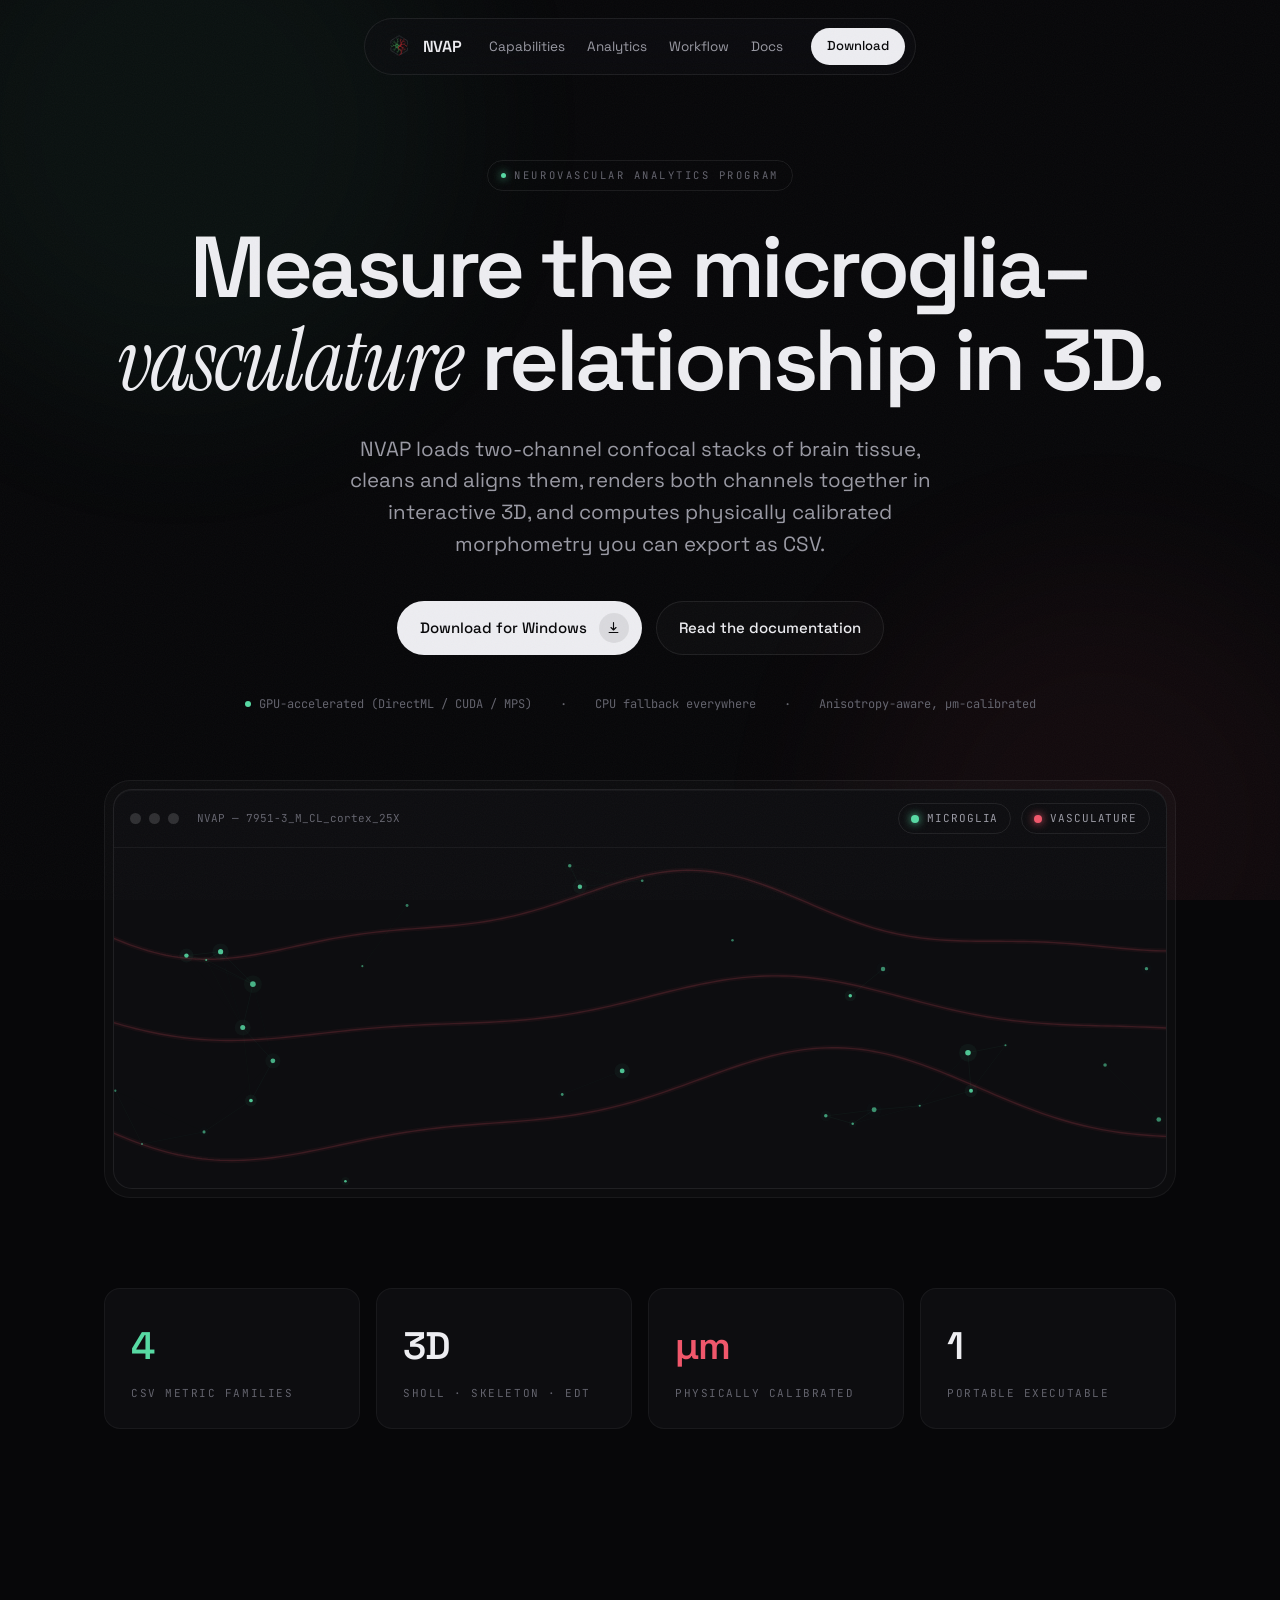
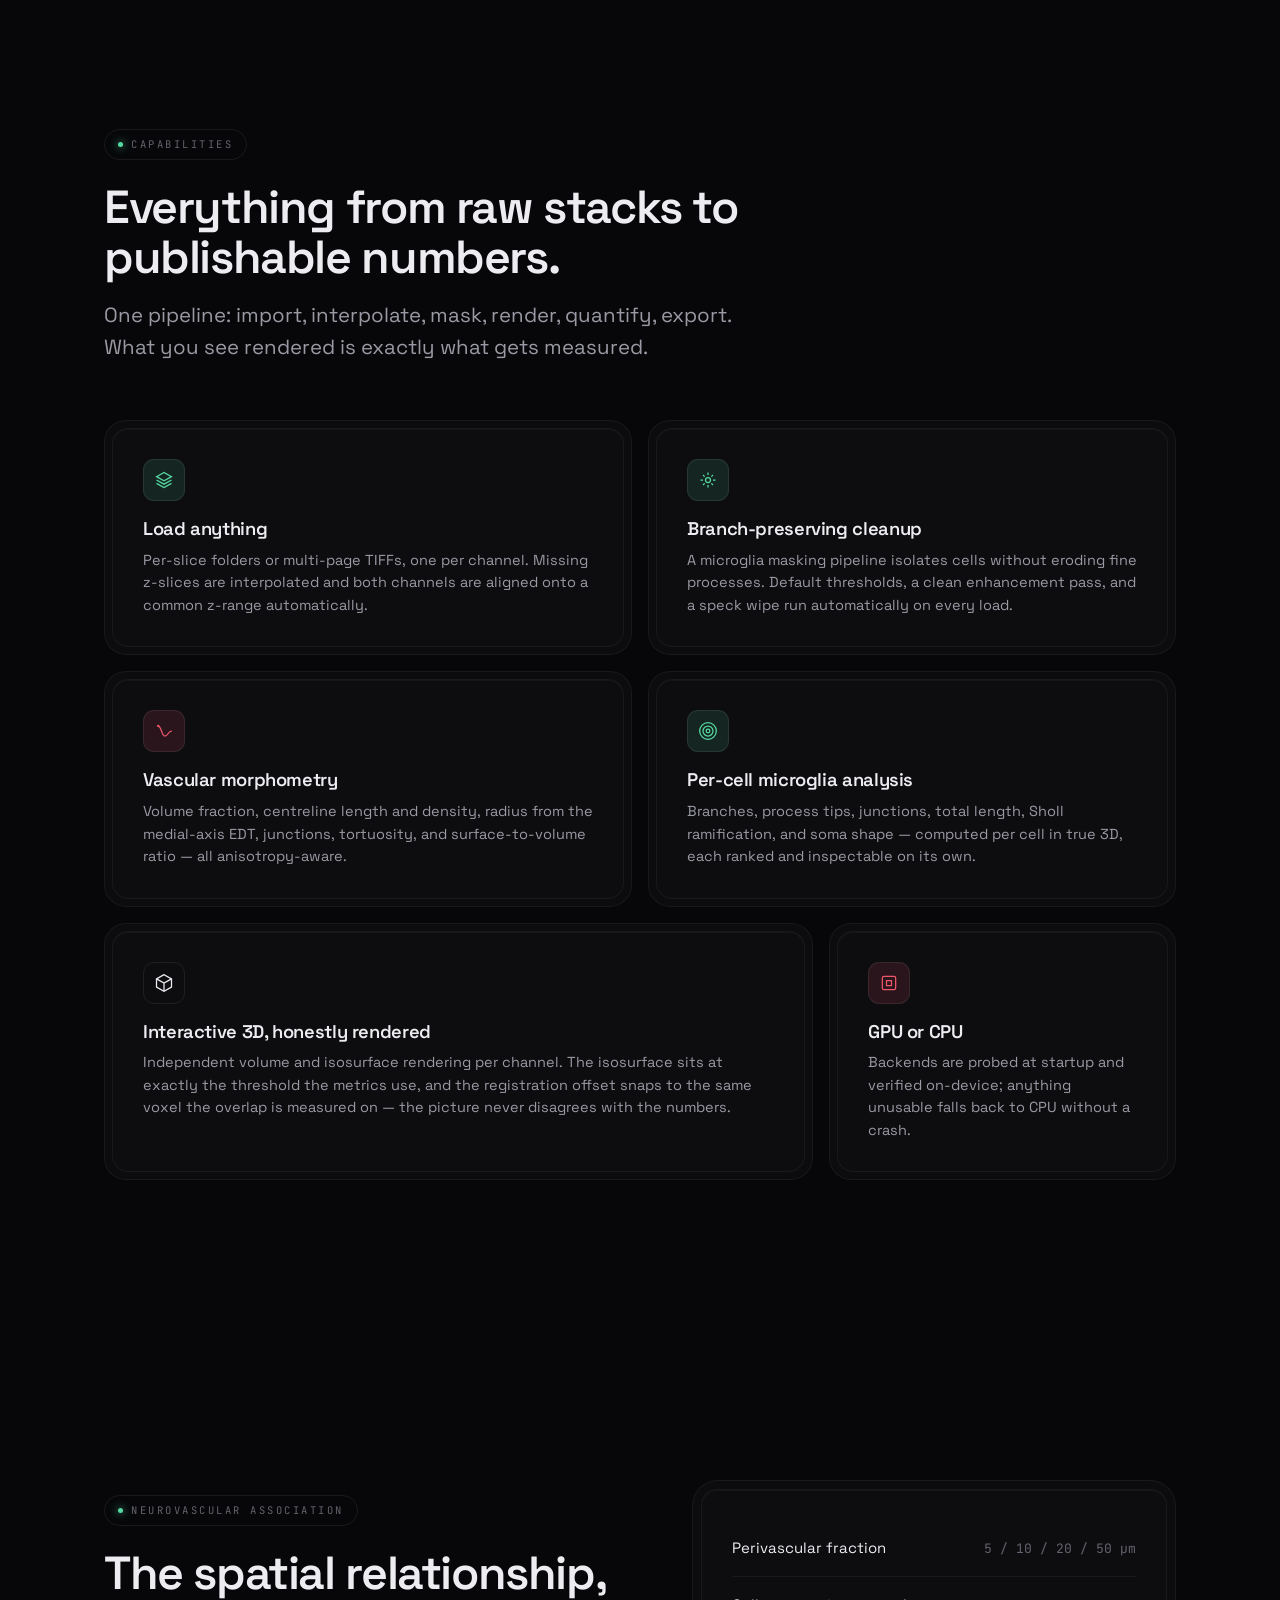
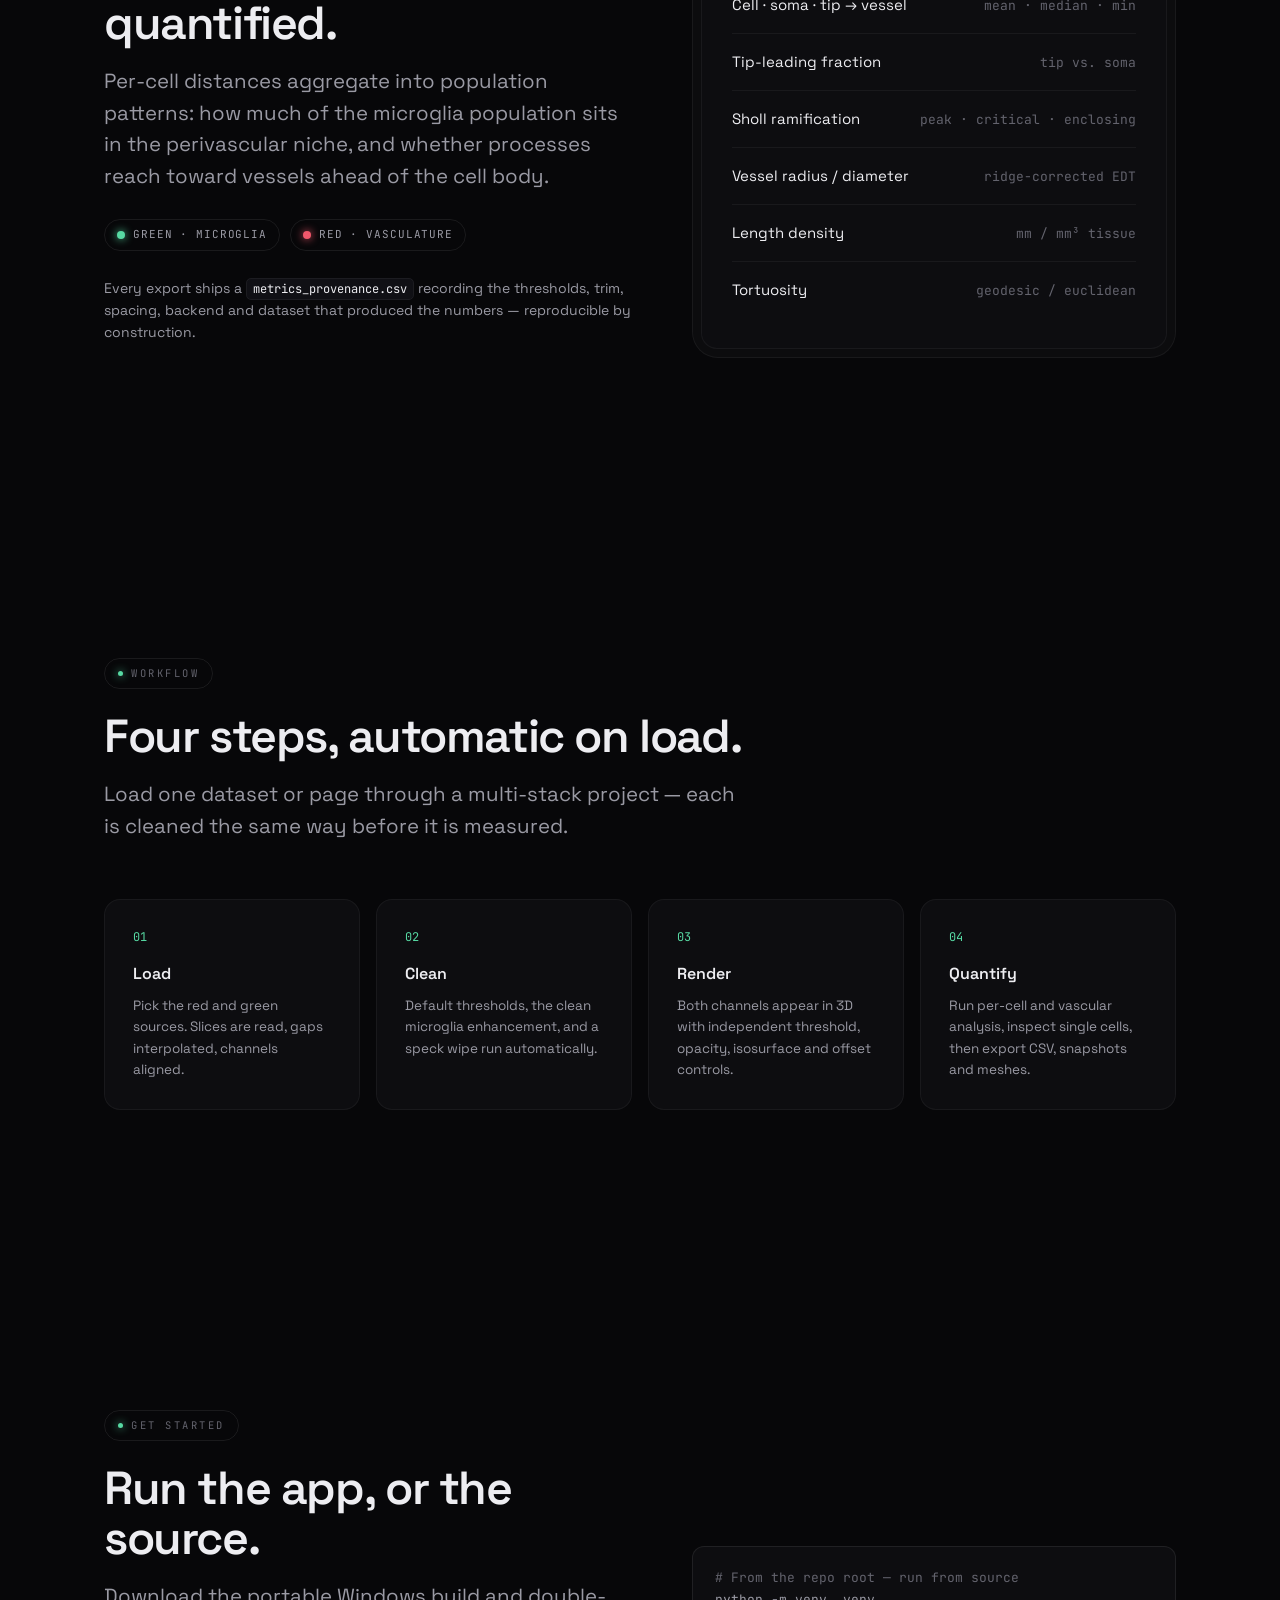
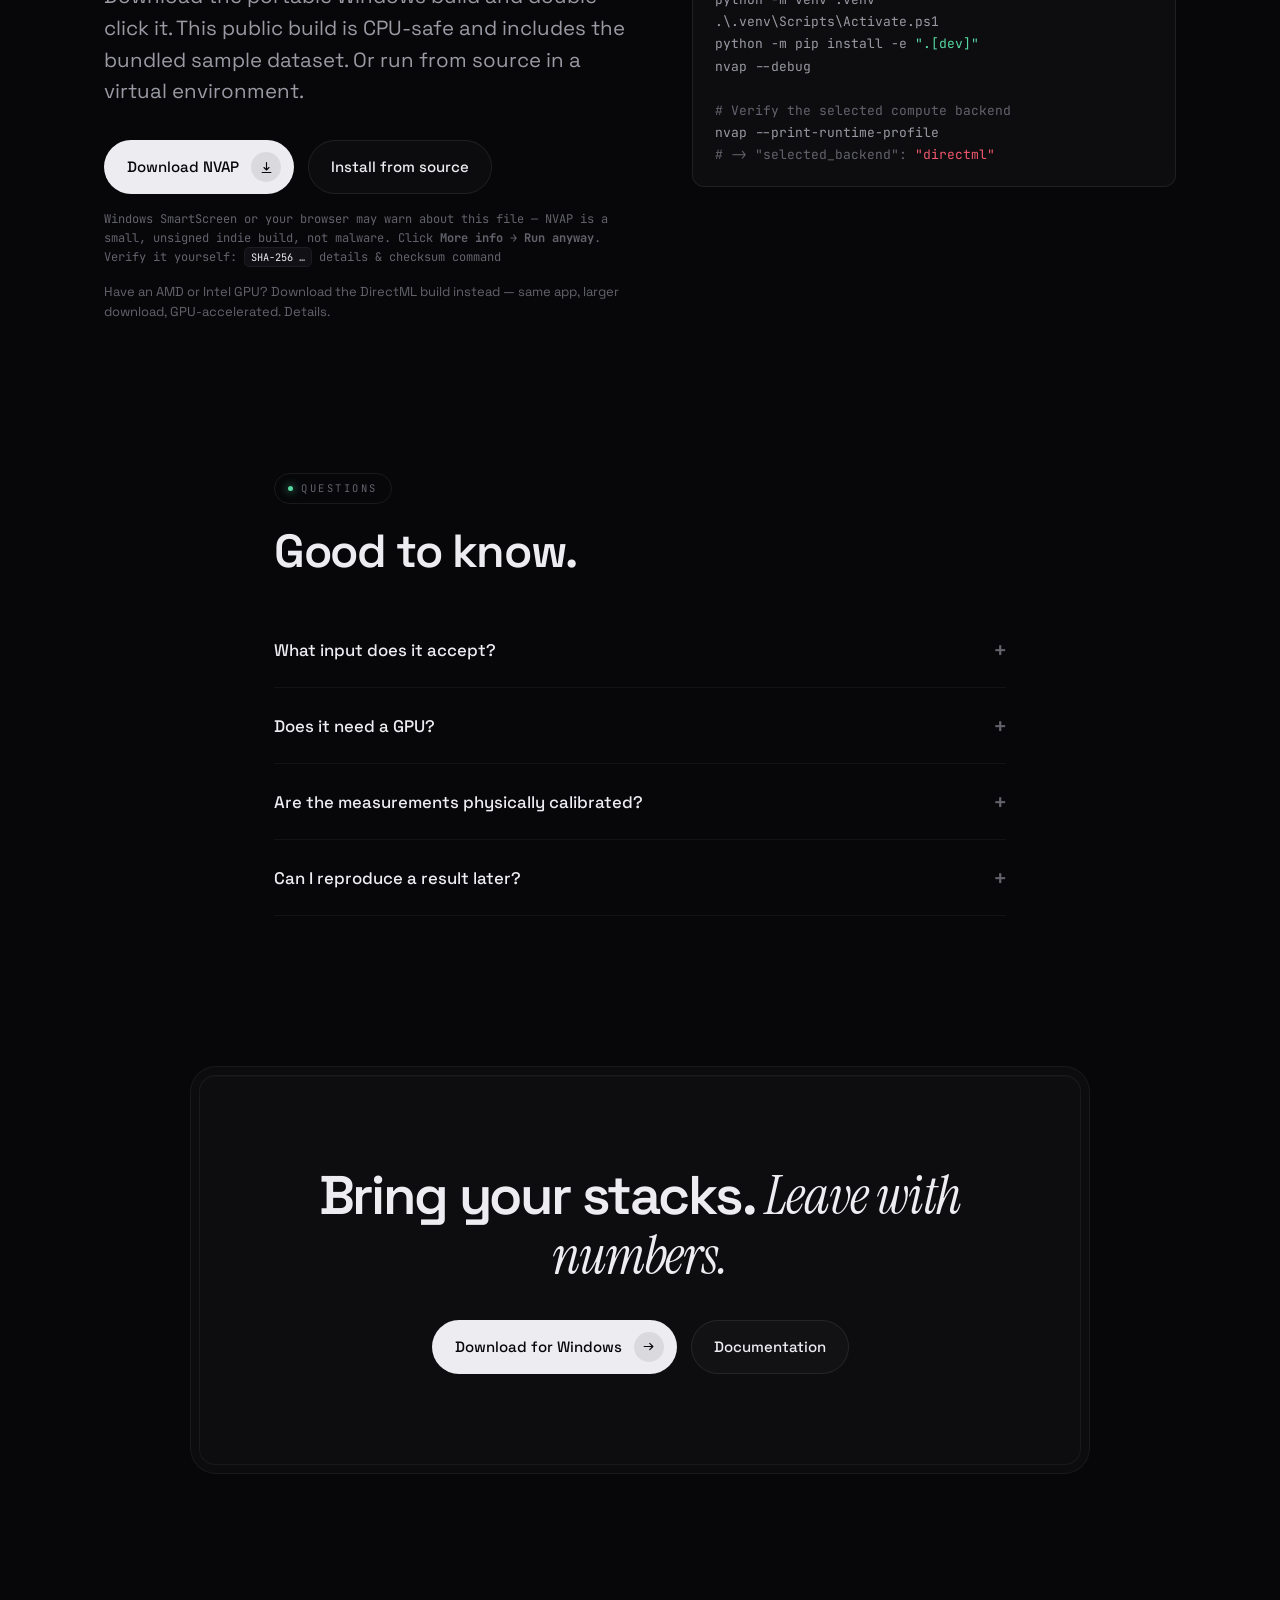
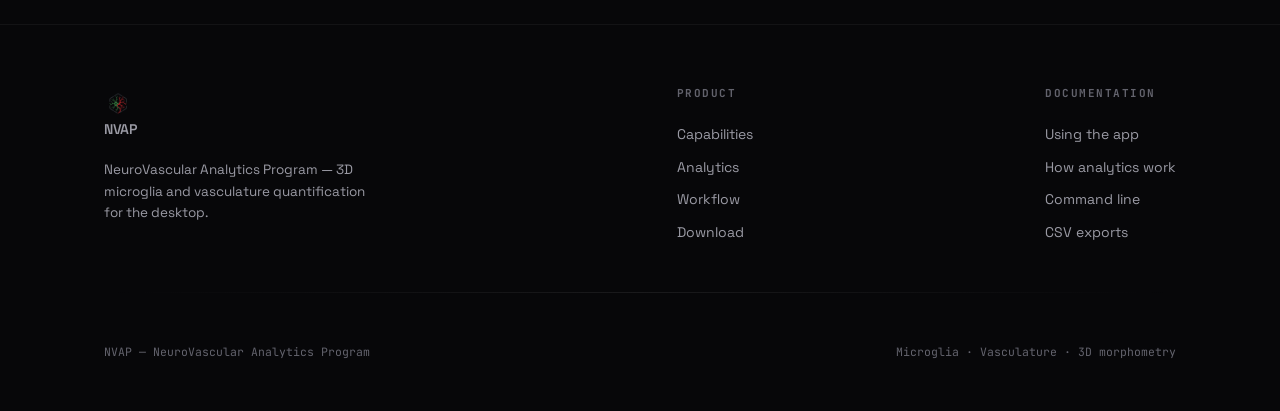
==== commit 99b5a148: "Add DirectML GPU download alongside the default CPU-safe build AMD/Intel GPU users installing the pa" ====
--- a/web/index.html
+++ b/web/index.html
@@ -203,6 +203,9 @@
         Windows SmartScreen or your browser may warn about this file — NVAP is a small, unsigned indie build, not malware. Click <strong>More info &rarr; Run anyway</strong>. Verify it yourself: <code class="inline" id="release-sha">SHA-256 &hellip;</code>
         <a href="docs.html#install">details &amp; checksum command</a>
       </p>
+      <p style="font-size:13px;color:var(--ink-faint);margin-top:14px">
+        Have an AMD or Intel GPU? <a href="/download/directml">Download the DirectML build</a> instead — same app, larger download, GPU-accelerated. <a href="docs.html#install">Details</a>.
+      </p>
     </div>
     <div class="reveal" data-d="1">
 <pre><span class="c"># From the repo root — run from source</span>
